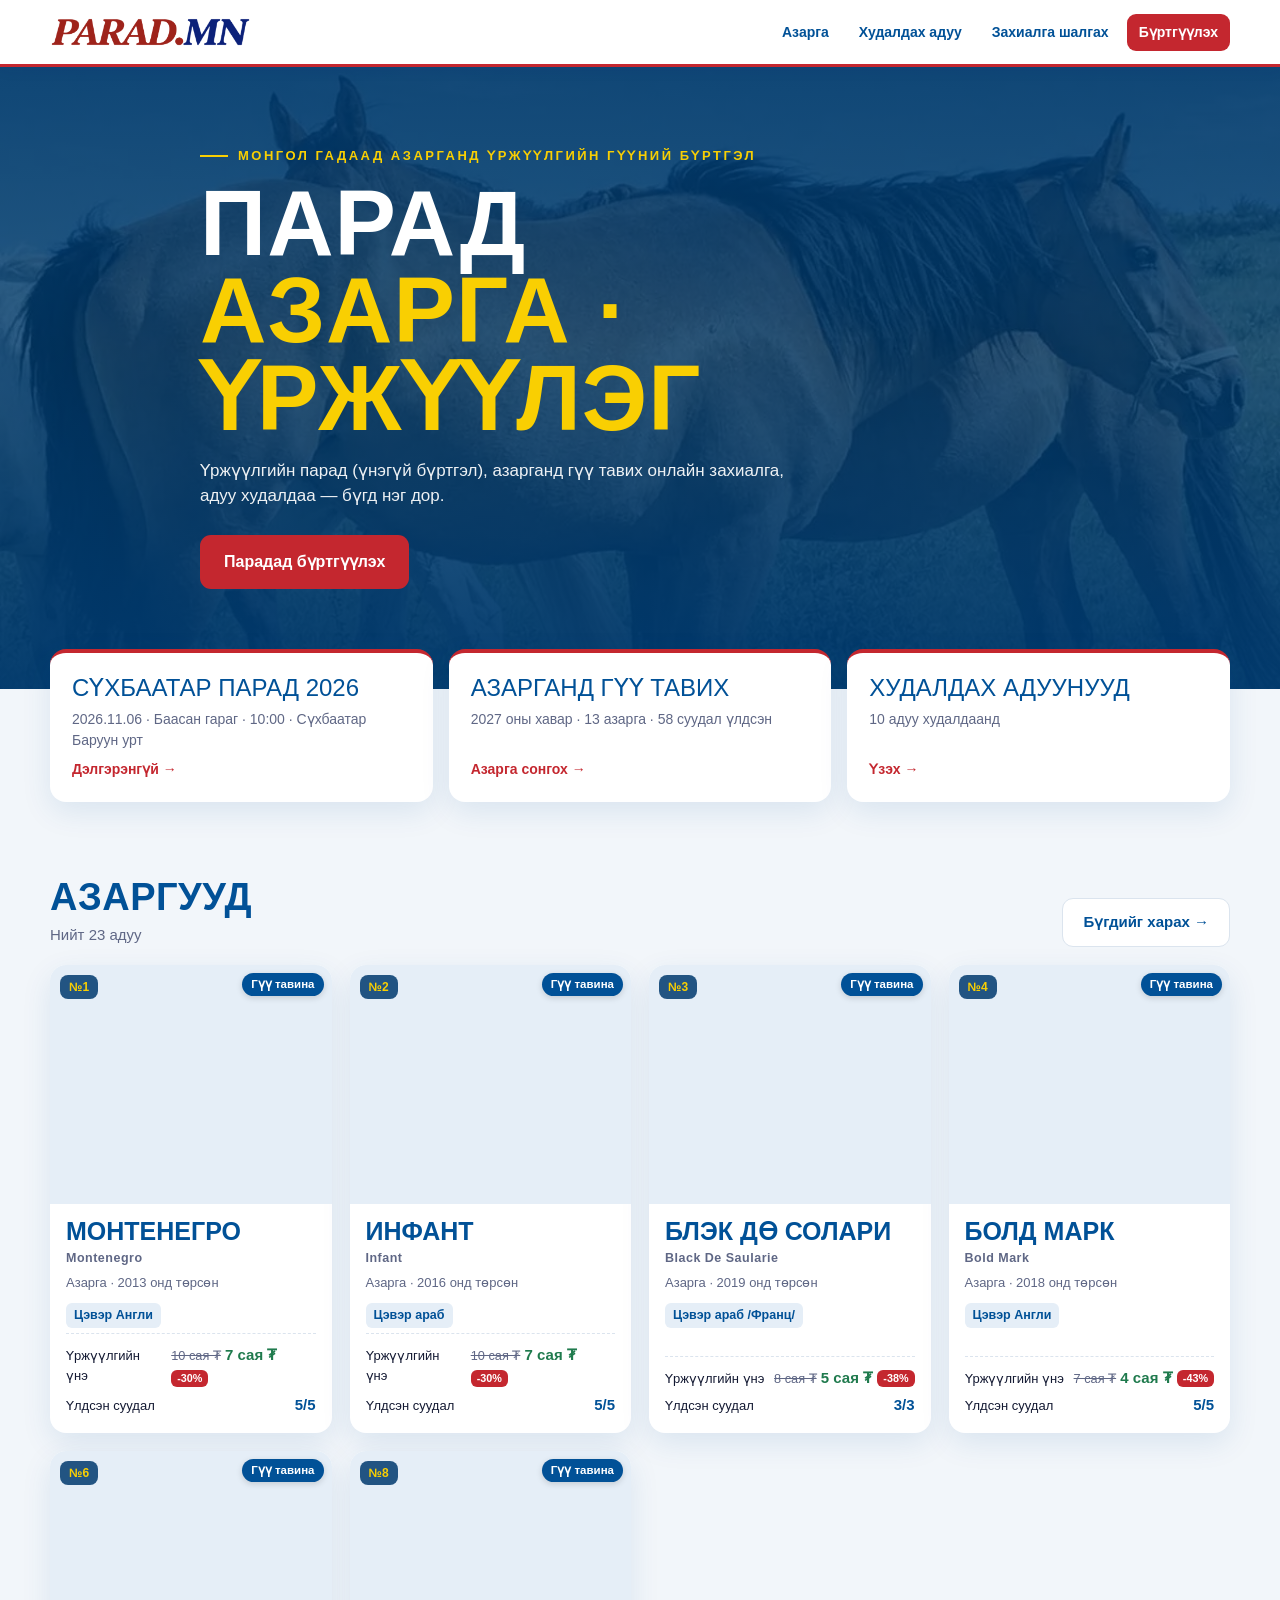
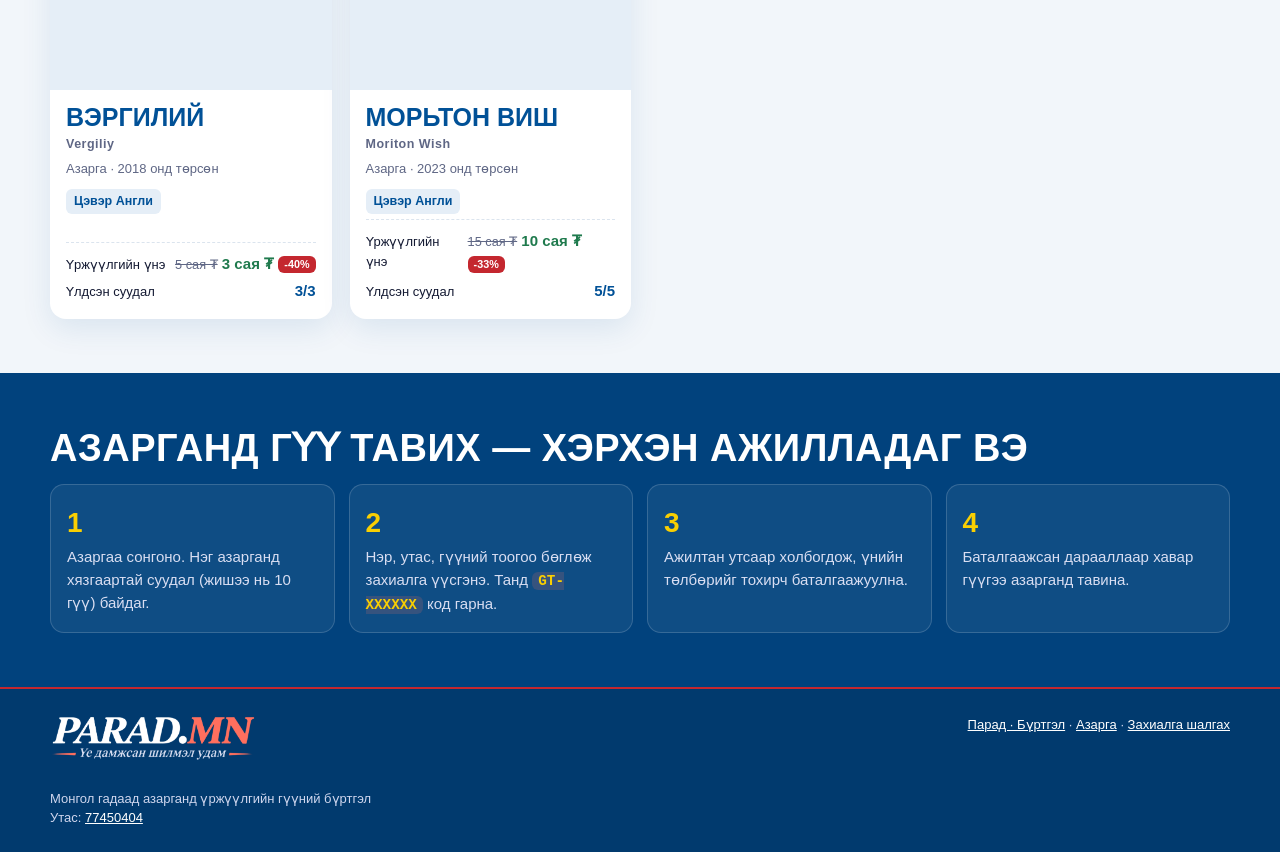
==== index.html @ 738ab76b "Төрсөн оныг шалгах: 2 оронтой бол 20xx, буруу бол ойлгомжтой анхааруулга Co-Authored-By: Claude Opus" ====
<!doctype html>
<html lang="mn">
<head>
<meta charset="utf-8">
<meta name="viewport" content="width=device-width, initial-scale=1, viewport-fit=cover">
<title>Parad.mn — Үе дамжсан шилмэл удам · Азарганд гүү тавих · Худалдах адуунууд</title>
<meta name="description" content="Монгол гадаад азарганд үржүүлгийн гүүний бүртгэл: үржүүлгийн парад (үнэгүй бүртгэл), азарганд гүү тавих онлайн захиалга, азарга зарах, дуудлага худалдаа.">
<meta property="og:title" content="Parad.mn — Үе дамжсан шилмэл удам">
<meta property="og:description" content="Парад, азарганд гүү тавих, азарга зарах — нэг дор.">
<meta property="og:image" content="img/hero.jpg">
<meta name="theme-color" content="#ffffff">
<link rel="preconnect" href="https://fonts.googleapis.com">
<link rel="preconnect" href="https://fonts.gstatic.com" crossorigin>
<link href="https://fonts.googleapis.com/css2?family=Montserrat:wght@400;500;600;700;800&family=Oswald:wght@500;600;700&display=swap" rel="stylesheet" media="print" onload="this.media=\'all\'"><noscript><link href="https://fonts.googleapis.com/css2?family=Montserrat:wght@400;500;600;700;800&family=Oswald:wght@500;600;700&display=swap" rel="stylesheet"></noscript>
<link rel="stylesheet" href="css/style.css?v=2611061230">
<link rel="stylesheet" href="css/pm.css?v=2611061230">
<link rel="modulepreload" href="js/app.js?v=2611061230">
<link rel="modulepreload" href="js/config.js?v=2611061230">
<link rel="modulepreload" href="js/vendor/qrcode.mjs?v=2611061230">
<link rel="modulepreload" href="js/pm-ui.js?v=2611061230">
<link rel="preconnect" href="https://mfghbmsqdksbxpnbvmbs.supabase.co" crossorigin>
<link rel="icon" href="favicon.png" type="image/png">
<link rel="apple-touch-icon" href="apple-touch-icon.png">
</head>
<body>
<header class="site-header" id="site-header"></header>
<main>
  <section class="home-hero">
    <div class="container">
      <div class="eyebrow">Монгол гадаад азарганд үржүүлгийн гүүний бүртгэл</div>
      <h1>Парад<br><span>Азарга · Үржүүлэг</span></h1>
      <p class="lead">Үржүүлгийн парад (үнэгүй бүртгэл), азарганд гүү тавих онлайн захиалга, адуу худалдаа — бүгд нэг дор.</p>
      <div class="actions">
        <a class="btn btn-accent btn-lg" href="register.html" id="hero-parade">Парадын мэдээлэл</a>
      </div>
      <div class="countdown" id="countdown"></div>
    </div>
  </section>

  <section class="section" style="padding-top:0">
    <div class="container">
      <div class="tiles" id="tiles"></div>
    </div>
  </section>

  <section class="section" style="padding-top:20px" id="featured-sec">
    <div class="container">
      <div class="sec-head"><div><h2>Азаргууд</h2><p class="sub" id="feat-sub"></p></div><a class="btn btn-light" href="stallions.html">Бүгдийг харах →</a></div>
      <div class="hgrid" id="featured"><div class="empty-box">Ачаалж байна…</div></div>
    </div>
  </section>

  <section class="section dark">
    <div class="container">
      <h2 style="color:#fff">Азарганд гүү тавих — хэрхэн ажилладаг вэ</h2>
      <div class="steps4">
        <div><b>1</b>Азаргаа сонгоно. Нэг азарганд хязгаартай суудал (жишээ нь 10 гүү) байдаг.</div>
        <div><b>2</b>Нэр, утас, гүүний тоогоо бөглөж захиалга үүсгэнэ. Танд <span class="code">GT-XXXXXX</span> код гарна.</div>
        <div><b>3</b>Ажилтан утсаар холбогдож, үнийн төлбөрийг тохирч баталгаажуулна.</div>
        <div><b>4</b>Баталгаажсан дарааллаар хавар гүүгээ азарганд тавина.</div>
      </div>
    </div>
  </section>

</main>
<footer class="site-footer" id="site-footer"></footer>

<script type="module">
import { api, apiCached, esc, money, fmtDay, fmtTime, fmtWeekday, startCountdown, renderChrome, store, auctionState, studState } from './js/app.js?v=2611061230';
import { hcard } from './js/pm-ui.js?v=2611061230';
const $ = id => document.getElementById(id);

let cdStarted = false;
function show({ horses, site, event }, stale) {
  renderChrome({ ...event, contact_phone: site.phone });
  const ev = event.event_public;
  const parade = ev
    ? { t: event.event_name, p: `${fmtDay(event.event_at)} · ${fmtWeekday(event.event_at)} · ${fmtTime(event.event_at)} · ${event.location}`, g: 'Дэлгэрэнгүй →' }
    : { t: 'Парад', p: 'Дараагийн парадын огноо, байршил удахгүй зарлагдана.', g: 'Мэдээлэл →' };
  const studH = horses.filter(h => h.stud_enabled && h.stud_active);
  const seats = studH.reduce((a, h) => a + studState(h).left, 0);
  const saleH = horses.filter(h => h.sale_mode !== 'none' && h.sale_status !== 'sold');
  const live = horses.filter(h => auctionState(h) === 'open').length;
  $('tiles').innerHTML = `
    <a class="tile" href="register.html"><div class="tt">${esc(parade.t)}</div><div class="tp">${esc(parade.p)}</div><div class="go">${parade.g}</div></a>
    <a class="tile" href="stallions.html"><div class="tt">Азарганд гүү тавих</div><div class="tp">${esc(site.season)} · ${studH.length} азарга · ${seats} суудал үлдсэн</div><div class="go">Азарга сонгох →</div></a>
    <a class="tile" href="stallions.html?f=sale"><div class="tt">Худалдах адуунууд</div><div class="tp">${saleH.length} адуу худалдаанд</div><div class="go">Үзэх →</div></a>`;
  if (ev) {
    $('hero-parade').textContent = event.sales_open ? 'Парадад бүртгүүлэх' : 'Парадын мэдээлэл';
    if (!stale && !cdStarted && new Date(event.event_at) > new Date()) { cdStarted = true; startCountdown($('countdown'), event.event_at, event.now); }
  }
  const feat = [...horses].sort((a, b) => (auctionState(b) === 'open') - (auctionState(a) === 'open') || a.sort - b.sort).slice(0, 6);
  $('feat-sub').textContent = `Нийт ${horses.length} адуу`;
  $('featured').innerHTML = feat.length ? feat.map(hcard).join('') : '<div class="empty-box">Одоогоор адуу бүртгэгдээгүй байна.</div>';
}
try {
  await apiCached('horses', {}, show);
} catch (e) {
  renderChrome({});
  $('tiles').innerHTML = '';
  $('featured').innerHTML = `<div class="empty-box">${esc(e.message)}</div>`;
}
</script>
</body>
</html>
---- css/style.css ----
/* Parad.mn 2026 — тасалбарын сайт. Брэнд: логоны цэнхэр (#015197) + улаан (#c4272f) */
:root {
  --navy: #015197;
  --navy-d: #01427d;
  --navy-dd: #013a6e;
  --navy-l: #e5eef7;
  --accent: #c4272f;
  --accent-hi: #f9cf02;
  --accent-d: #a01f26;
  --accent-bg: #fbe9ea;
  --cream: #f2f6fa;
  --paper: #ffffff;
  --ink: #141a33;
  --muted: #5f6785;
  --line: #dbe4ee;
  --red: #b23a3a;
  --red-l: #f8e4e4;
  --ok: #1f7a4d;
  --ok-l: #e1f2e8;
  --amber-l: #fdf1dd;
  --radius: 16px;
  --shadow: 0 10px 30px rgba(1, 81, 151, .10);
  --font: 'Montserrat', 'Segoe UI', Roboto, Arial, sans-serif;
  --display: 'Oswald', 'Montserrat', 'Arial Narrow', sans-serif;
  --logo: url('../img/parad-mark.png');
}
* { box-sizing: border-box; }
html { -webkit-text-size-adjust: 100%; scroll-behavior: smooth; }
body { margin: 0; font-family: var(--font); color: var(--ink); background: var(--cream); line-height: 1.5; font-size: 15px;
  min-height: 100vh; display: flex; flex-direction: column; }
main { flex: 1; }
a { color: var(--navy); }
img { max-width: 100%; display: block; }
button, input, select, textarea { font: inherit; color: inherit; }
h1, h2, h3, h4 { line-height: 1.15; margin: 0 0 .5em; }
.container { width: min(1180px, 100% - 32px); margin: 0 auto; }
.muted { color: var(--muted); }
.small { font-size: 12.5px; }
.mono { font-family: ui-monospace, Consolas, monospace; }
.hidden { display: none !important; }
.ico { width: 18px; height: 18px; flex: none; }

/* ---------- толгой ---------- */
.site-header { background: #fff; border-bottom: 3px solid var(--accent); box-shadow: 0 2px 14px rgba(12,33,121,.08); position: sticky; top: 0; z-index: 50; }
.site-header .container { display: flex; align-items: center; justify-content: space-between; height: 64px; gap: 12px; }
.brand { display: flex; align-items: center; gap: 10px; color: var(--navy); text-decoration: none; min-width: 0; }
.brand img { height: 30px; width: auto; max-width: none; flex: none; }
.brand b { display: block; color: var(--accent-hi); font-weight: 800; font-size: 18px; letter-spacing: 1.5px; line-height: 1.1; }
.brand small { display: block; color: var(--muted); font-size: 12px; font-weight: 600; white-space: nowrap; }
.nav { display: flex; gap: 6px; align-items: center; }
.nav a { color: var(--navy); text-decoration: none; padding: 8px 12px; border-radius: 9px; font-weight: 600; font-size: 14px; white-space: nowrap; }
.nav a:hover { background: var(--navy-l); }
.site-header .btn-ghost { color: var(--navy); border-color: rgba(12,33,121,.3); }
.site-header .btn-ghost:hover { background: var(--navy-l); }
.nav a.cta { background: var(--accent); color: #fff; font-weight: 700; }
.nav a.cta:hover { background: var(--accent-d); }
@media (max-width: 560px) {
  .brand small { font-size: 10px; }
  .brand b { font-size: 16px; letter-spacing: 1px; }
  .brand img { height: 24px; }
  .nav a { padding: 8px 9px; font-size: 13px; }
  .nav a.hide-sm { display: none; }
}
/* Утасны нарийн дэлгэц: лого + цэс давхцахгүй — брэндийн бичгийг нууж, зөвхөн тэмдэг үлдээнэ */
@media (max-width: 440px) {
  .site-header .container { gap: 10px; }
  .brand small { display: none; }
  .brand img { height: 21px; }
  .nav { gap: 2px; }
  .nav a { padding: 8px 8px; }
}
@media (max-width: 440px) {
  .brand { flex: 0 1 112px; min-width: 72px; }
  .brand img { width: 100%; height: auto; }
  .nav { gap: 0; flex: none; }
  .nav a { padding: 7px 6px; font-size: 12px; }
}
@media (max-width: 340px) {
  .brand { flex-basis: 92px; min-width: 60px; }
  .nav a { padding: 6px 4px; font-size: 11px; }
}

/* ---------- товч ---------- */
.btn { display: inline-flex; align-items: center; justify-content: center; gap: 8px; border: none; cursor: pointer; border-radius: 11px;
  padding: 12px 20px; font-weight: 700; font-size: 15px; text-decoration: none; transition: background .15s, transform .1s; white-space: nowrap; }
.btn:active { transform: translateY(1px); }
.btn-accent { background: var(--accent); color: #fff; }
.btn-accent:hover { background: var(--accent-d); }
.btn-navy { background: var(--navy); color: #fff; }
.btn-navy:hover { background: var(--navy-d); }
.btn-light { background: #fff; color: var(--navy); border: 1px solid var(--line); }
.btn-light:hover { background: var(--navy-l); }
.btn-ghost { background: transparent; color: #fff; border: 1.5px solid rgba(255,255,255,.4); }
.btn-ghost:hover { background: rgba(255,255,255,.08); }
.btn-danger { background: var(--red); color: #fff; }
.btn-ok { background: var(--ok); color: #fff; }
.btn-sm { padding: 7px 12px; font-size: 13px; border-radius: 8px; }
.btn-lg { padding: 15px 24px; font-size: 16px; }
.btn-block { width: 100%; }
.btn[disabled] { opacity: .5; cursor: not-allowed; }

/* ---------- hero ---------- */
.hero { position: relative; color: #fff; background: var(--navy-dd); overflow: hidden; }
.hero::before { content: ""; position: absolute; inset: 0; background: url('../img/hero.webp') right 30% / cover no-repeat; }
.hero::after { content: ""; position: absolute; inset: 0;
  background: linear-gradient(90deg, var(--navy-dd) 0%, rgba(1,58,110,.94) 34%, rgba(1,58,110,.55) 62%, rgba(1,58,110,.25) 100%),
              linear-gradient(0deg, rgba(1,58,110,.85) 0%, rgba(1,58,110,0) 40%); }
.hero .container { position: relative; z-index: 1; display: grid; grid-template-columns: 1fr 380px; gap: 40px; align-items: center; padding: 56px 0 60px; }
.eyebrow { display: inline-flex; align-items: center; gap: 10px; color: var(--accent-hi); font-weight: 700; letter-spacing: 2.5px; font-size: 13px; text-transform: uppercase; }
.eyebrow::before { content: ""; width: 28px; height: 2px; background: var(--accent-hi); }
.hero h1 { font-family: var(--display); font-weight: 700; font-size: clamp(44px, 7vw, 86px); line-height: .95; letter-spacing: 1px; margin: 14px 0 16px; text-transform: uppercase; }
.hero h1 span { display: block; color: var(--accent-hi); font-size: .5em; letter-spacing: 6px; margin-bottom: 6px; }
.hero .lead { font-size: 16.5px; max-width: 560px; opacity: .92; margin: 0 0 22px; }
.facts { display: flex; flex-wrap: wrap; gap: 10px 22px; margin-bottom: 28px; font-weight: 600; font-size: 14.5px; }
.facts span { display: inline-flex; align-items: center; gap: 8px; }
.facts .ico { color: var(--accent-hi); }
.facts a { color: #fff; text-decoration: none; }

/* тоолуур */
.countdown { display: flex; gap: 10px; flex-wrap: wrap; align-items: stretch; }
.countdown .label { width: 100%; font-size: 12px; letter-spacing: 2px; text-transform: uppercase; color: var(--accent-hi); font-weight: 700; margin-bottom: 2px; }
.cd-box { background: rgba(255,255,255,.07); border: 1px solid rgba(255,255,255,.28); border-radius: 14px; min-width: 84px; padding: 10px 8px 8px; text-align: center; backdrop-filter: blur(4px); }
.cd-box b { display: block; font-family: var(--display); font-size: 44px; line-height: 1; font-weight: 600; color: #fff; font-variant-numeric: tabular-nums; }
.cd-box small { display: block; font-size: 11.5px; color: #d4dbf1; margin-top: 4px; font-weight: 600; letter-spacing: .5px; }
.cd-live { font-family: var(--display); font-size: 30px; color: var(--accent-hi); letter-spacing: 1px; }

/* тасалбар авах карт */
.buy-card { background: #fff; color: var(--ink); border-radius: 20px; box-shadow: 0 24px 60px rgba(0,0,0,.35); overflow: hidden; }
.buy-card .top { background: var(--accent); color: #fff; padding: 16px 20px; display: flex; justify-content: space-between; align-items: center; gap: 10px; }
.buy-card .top b { font-family: var(--display); font-size: 20px; letter-spacing: 1px; text-transform: uppercase; }
.buy-card .top span { font-size: 12px; font-weight: 700; background: rgba(255,255,255,.2); padding: 4px 9px; border-radius: 99px; white-space: nowrap; }
.buy-card .body { padding: 18px 20px 20px; }
.price { font-family: var(--display); font-size: 40px; font-weight: 700; color: var(--navy); line-height: 1; }
.price small { font-family: var(--font); font-size: 13px; color: var(--muted); font-weight: 500; margin-left: 6px; }
.incl { list-style: none; padding: 0; margin: 14px 0; display: grid; gap: 7px; font-size: 14px; }
.incl li { display: flex; gap: 9px; align-items: flex-start; }
.incl .ico { color: var(--accent); margin-top: 1px; }
.meter { margin: 14px 0 16px; }
.meter .bar { height: 8px; border-radius: 99px; background: #e3e7f3; overflow: hidden; }
.meter .bar i { display: block; height: 100%; background: linear-gradient(90deg, var(--navy), var(--accent)); border-radius: 99px; transition: width .6s; }
.meter .lbl { display: flex; justify-content: space-between; font-size: 12.5px; color: var(--muted); margin-top: 6px; }
.meter .lbl b { color: var(--ink); }
.qty-row { display: flex; align-items: center; justify-content: space-between; gap: 12px; margin-bottom: 14px; }
.stepper { display: inline-flex; align-items: center; border: 1.5px solid var(--line); border-radius: 12px; overflow: hidden; }
.stepper button { width: 42px; height: 42px; border: none; background: #fff; font-size: 22px; font-weight: 600; color: var(--navy); cursor: pointer; }
.stepper button:hover { background: var(--navy-l); }
.stepper button[disabled] { color: #bbb; cursor: default; background: #fff; }
.stepper output { min-width: 46px; text-align: center; font-weight: 800; font-size: 18px; }
.total-row { display: flex; justify-content: space-between; align-items: baseline; border-top: 1px dashed var(--line); padding-top: 12px; margin-bottom: 14px; }
.total-row b { font-size: 22px; color: var(--navy); }
.soldout { background: var(--red-l); color: var(--red); border-radius: 12px; padding: 12px 14px; font-weight: 700; text-align: center; }

@media (max-width: 900px) {
  .hero .container { grid-template-columns: 1fr; gap: 28px; padding: 36px 0 28px; }
  .hero::before { background-position: 70% center; }
  .hero::after { background: linear-gradient(180deg, rgba(1,58,110,.55) 0%, rgba(1,58,110,.9) 45%, var(--navy-dd) 75%); }
  .cd-box { min-width: 0; flex: 1; }
  .cd-box b { font-size: 36px; }
}

/* ---------- хэсгүүд ---------- */
.section { padding: 54px 0; }
.section h2 { font-family: var(--display); font-size: clamp(28px, 4vw, 38px); text-transform: uppercase; letter-spacing: .5px; color: var(--navy); margin-bottom: 6px; }
.section .sub { color: var(--muted); margin: 0 0 26px; max-width: 640px; }
.section.dark { background: var(--navy-d); color: #fff; }
.section.dark h2 { color: #fff; }
.section.dark .sub { color: #cfd6ee; }

/* тасалбарт багтсан — тасалбарын хэрчим */
.stubs { display: grid; grid-template-columns: 1.4fr 1fr 1fr; gap: 0; background: #fff; border-radius: var(--radius); box-shadow: var(--shadow); overflow: hidden; }
.stub { padding: 24px 22px; position: relative; }
.stub + .stub { border-left: 2px dashed var(--line); }
.stub + .stub::before, .stub + .stub::after { content: ""; position: absolute; left: -11px; width: 20px; height: 20px; border-radius: 50%; background: var(--cream); }
.stub + .stub::before { top: -10px; } .stub + .stub::after { bottom: -10px; }
.stub .ic { width: 48px; height: 48px; border-radius: 14px; background: var(--accent-bg); color: var(--accent); display: grid; place-items: center; margin-bottom: 12px; }
.stub .ic svg { width: 26px; height: 26px; }
.stub h3 { font-family: var(--display); font-size: 22px; text-transform: uppercase; color: var(--navy); letter-spacing: .5px; margin-bottom: 6px; }
.stub p { margin: 0; color: var(--muted); font-size: 14px; }
.stub ul { margin: 8px 0 0; padding-left: 18px; font-size: 14px; }
.stub ul li { margin: 3px 0; }
.stub ul b { color: var(--navy); }
@media (max-width: 760px) {
  .stubs { grid-template-columns: 1fr; }
  .stub + .stub { border-left: none; border-top: 2px dashed var(--line); }
  .stub + .stub::before { top: -11px; left: -10px; } .stub + .stub::after { top: -11px; bottom: auto; left: auto; right: -10px; }
}

/* алхмууд */
.steps { display: grid; grid-template-columns: repeat(4, 1fr); gap: 16px; counter-reset: st; }
.step { background: rgba(255,255,255,.05); border: 1px solid rgba(255,255,255,.14); border-radius: var(--radius); padding: 20px; }
.step::before { counter-increment: st; content: counter(st); font-family: var(--display); font-size: 34px; color: var(--accent-hi); display: block; line-height: 1; margin-bottom: 10px; }
.step b { display: block; margin-bottom: 4px; font-size: 15.5px; }
.step span { font-size: 13.5px; color: #cfd6ee; }
@media (max-width: 900px) { .steps { grid-template-columns: 1fr 1fr; } }
@media (max-width: 480px) { .steps { grid-template-columns: 1fr; } }

/* азарганууд */
.horses { display: grid; grid-template-columns: repeat(6, 1fr); gap: 12px; }
.horse { border-radius: 14px; overflow: hidden; background: #ddd; position: relative; aspect-ratio: 3 / 4; }
.horse img { width: 100%; height: 100%; object-fit: cover; object-position: 50% 40%; transition: transform .5s; }
.horse:hover img { transform: scale(1.05); }
.horse span { position: absolute; left: 0; right: 0; bottom: 0; padding: 26px 10px 10px; color: #fff; font-weight: 700; font-size: 13.5px;
  background: linear-gradient(0deg, rgba(1,58,110,.9), transparent); }
@media (max-width: 900px) { .horses { grid-template-columns: repeat(6, 42%); overflow-x: auto; scroll-snap-type: x mandatory; padding-bottom: 6px; } .horse { scroll-snap-align: start; } }

/* мэдээлэл + FAQ */
.info-grid { display: grid; grid-template-columns: 1fr 1fr; gap: 20px; }
@media (max-width: 760px) { .info-grid { grid-template-columns: 1fr; } }
.panel { background: #fff; border-radius: var(--radius); box-shadow: var(--shadow); padding: 22px; }
.kv { display: grid; grid-template-columns: auto 1fr; gap: 12px 14px; align-items: center; }
.kv .ic { width: 40px; height: 40px; border-radius: 12px; background: var(--navy-l); color: var(--navy); display: grid; place-items: center; }
.kv small { display: block; color: var(--muted); font-size: 12px; }
.kv b { font-size: 15px; }
details.faq { border-bottom: 1px solid var(--line); padding: 12px 0; }
details.faq:last-child { border-bottom: none; }
details.faq summary { cursor: pointer; font-weight: 700; list-style: none; display: flex; justify-content: space-between; gap: 10px; }
details.faq summary::after { content: "+"; color: var(--accent); font-size: 20px; line-height: 1; }
details.faq[open] summary::after { content: "−"; }
details.faq p { margin: 8px 0 0; color: var(--muted); font-size: 14px; }

/* утасны доод самбар */
.mbar { position: fixed; left: 0; right: 0; bottom: 0; z-index: 40; background: var(--navy-d); border-top: 2px solid var(--accent); padding: 10px 16px calc(10px + env(safe-area-inset-bottom));
  display: none; align-items: center; justify-content: space-between; gap: 12px; color: #fff; transform: translateY(110%); transition: transform .25s; }
.mbar.show { transform: none; }
.mbar b { font-family: var(--display); font-size: 22px; color: var(--accent-hi); display: block; line-height: 1.1; }
.mbar small { font-size: 12px; color: #cfd6ee; }
@media (max-width: 900px) { .mbar { display: flex; } body.has-mbar { padding-bottom: 76px; } }

/* ---------- маягт, модаль ---------- */
.form { display: grid; gap: 12px; }
label { display: block; font-size: 13px; font-weight: 600; margin-bottom: 5px; }
label .req { color: var(--red); }
.input { width: 100%; border: 1.5px solid #cdd3e6; border-radius: 11px; padding: 11px 13px; background: #fff; font-size: 15px; }
.input:focus { outline: none; border-color: var(--navy); box-shadow: 0 0 0 3px rgba(12,33,121,.16); }
textarea.input { min-height: 80px; resize: vertical; }
.row2 { display: grid; grid-template-columns: 1fr 1fr; gap: 12px; }
@media (max-width: 420px) { .row2 { grid-template-columns: 1fr; } }
.hint { font-size: 12px; color: var(--muted); margin-top: 4px; }
.hp { position: absolute; left: -9999px; width: 1px; height: 1px; overflow: hidden; }
.alert { border-radius: 11px; padding: 12px 14px; font-size: 14px; }
.alert.error { background: var(--red-l); color: var(--red); }
.alert.ok { background: var(--ok-l); color: var(--ok); }
.alert.warn { background: var(--amber-l); color: #6e4a08; }
.alert.info { background: var(--navy-l); color: var(--navy-d); }

.modal-bg { position: fixed; inset: 0; background: rgba(1,40,78,.6); z-index: 90; display: none; align-items: center; justify-content: center; padding: 16px; }
.modal-bg.open { display: flex; }
.modal { background: #fff; border-radius: 20px; width: min(480px, 100%); max-height: calc(100vh - 32px); overflow: auto; box-shadow: 0 30px 80px rgba(0,0,0,.4); }
.modal-head { background: var(--navy-d); color: #fff; padding: 16px 20px; display: flex; justify-content: space-between; align-items: center; border-bottom: 2px solid var(--accent); position: sticky; top: 0; z-index: 1; }
.modal-head b { font-family: var(--display); font-size: 20px; letter-spacing: .5px; text-transform: uppercase; }
.modal-head button { background: none; border: none; color: #fff; font-size: 26px; cursor: pointer; line-height: 1; padding: 0 4px; }
.modal-body { padding: 18px 20px 20px; }
.summary { background: var(--cream); border-radius: 12px; padding: 12px 14px; display: flex; justify-content: space-between; align-items: center; gap: 10px; margin-bottom: 14px; }
.summary b { color: var(--navy); font-size: 18px; }
@media (max-width: 560px) {
  .modal-bg { align-items: flex-end; padding: 0; }
  .modal { border-radius: 20px 20px 0 0; max-height: 94vh; width: 100%; }
}

/* ---------- төлбөрийн хуудас ---------- */
.pay-wrap { max-width: 560px; margin: 28px auto 60px; }
.pay-card { background: #fff; border-radius: 20px; box-shadow: var(--shadow); overflow: hidden; }
.pay-card .head { background: var(--navy-d); color: #fff; padding: 18px 22px; border-bottom: 2px solid var(--accent); }
.pay-card .head small { color: var(--accent-hi); font-weight: 700; letter-spacing: 1.5px; font-size: 12px; text-transform: uppercase; }
.pay-card .head h1 { font-size: 22px; margin: 4px 0 0; }
.pay-card .body { padding: 20px 22px 22px; }
.timer { display: flex; align-items: center; justify-content: space-between; gap: 10px; background: var(--amber-l); color: #6e4a08; border-radius: 12px; padding: 10px 14px; font-weight: 600; font-size: 14px; }
.timer b { font-family: var(--display); font-size: 24px; font-variant-numeric: tabular-nums; }
.qr-box { text-align: center; margin: 18px 0 8px; }
.qr-box img { width: 240px; height: 240px; margin: 0 auto; border: 1px solid var(--line); border-radius: 14px; padding: 8px; image-rendering: pixelated; background: #fff; }
.amount-big { text-align: center; font-family: var(--display); font-size: 34px; color: var(--navy); font-weight: 700; }
.banks { display: grid; grid-template-columns: repeat(auto-fill, minmax(92px, 1fr)); gap: 8px; margin: 12px 0 4px; }
.banks a { display: flex; flex-direction: column; align-items: center; gap: 5px; text-decoration: none; color: var(--ink); font-size: 11.5px; text-align: center;
  border: 1px solid var(--line); border-radius: 12px; padding: 9px 6px; background: #fff; line-height: 1.2; }
.banks a:hover { border-color: var(--accent); background: var(--accent-bg); }
.banks img { width: 40px; height: 40px; border-radius: 10px; object-fit: cover; }
.status-line { display: flex; align-items: center; gap: 10px; justify-content: center; color: var(--muted); font-size: 13.5px; margin: 14px 0 0; }
.spinner { width: 16px; height: 16px; border: 2px solid var(--line); border-top-color: var(--accent); border-radius: 50%; animation: spin 1s linear infinite; }
@keyframes spin { to { transform: rotate(360deg); } }
.order-meta { display: grid; grid-template-columns: auto 1fr; gap: 6px 14px; font-size: 14px; margin-top: 16px; padding-top: 14px; border-top: 1px dashed var(--line); }
.order-meta span { color: var(--muted); }
.success-head { text-align: center; padding: 8px 0 4px; }
.success-head .ok-ic { width: 64px; height: 64px; border-radius: 50%; background: var(--ok-l); color: var(--ok); display: grid; place-items: center; margin: 0 auto 10px; }
.success-head .ok-ic svg { width: 34px; height: 34px; }
.success-head h2 { color: var(--navy); font-size: 22px; margin-bottom: 4px; }
.bank-box { background: var(--cream); border-radius: 12px; padding: 14px; white-space: pre-line; font-size: 14.5px; }

/* мини тасалбарууд */
.mini-list { display: grid; gap: 12px; margin-top: 16px; }
.mini { display: flex; align-items: stretch; background: var(--navy); color: #fff; border-radius: 14px; overflow: hidden; text-decoration: none; }
.mini .l { flex: 1; padding: 14px 16px; position: relative; }
.mini .l small { color: var(--accent-hi); font-size: 11px; letter-spacing: 2px; font-weight: 700; }
.mini .l b { display: block; font-family: var(--display); font-size: 30px; color: var(--accent-hi); letter-spacing: 1px; line-height: 1.1; }
.mini .l span { font-size: 12.5px; opacity: .85; }
.mini .r { width: 112px; background: #fff; display: grid; place-items: center; padding: 8px; border-left: 2px dashed var(--accent); }
.mini .r svg { width: 96px; height: 96px; }

/* том QR тасалбар (төлбөрийн дараа) */
.big-list { display: grid; gap: 16px; margin-top: 16px; }
.big-tk { background: var(--navy); border-radius: 18px; overflow: hidden; color: #fff; }
.big-tk .bt-qr { background: #fff; padding: 14px; border-bottom: 3px dashed var(--accent); }
.big-tk .bt-qr svg { display: block; width: 100%; max-width: 340px; height: auto; margin: 0 auto; }
.big-tk .bt-info { display: flex; flex-wrap: wrap; align-items: center; gap: 4px 12px; padding: 14px 18px 16px; }
.big-tk .bt-info small { width: 100%; color: var(--accent-hi); font-size: 11px; letter-spacing: 2px; font-weight: 700; }
.big-tk .bt-info b { font-family: var(--display); font-size: 36px; color: var(--accent-hi); letter-spacing: 1px; line-height: 1; }
.big-tk .bt-info span { flex: 1; font-size: 14px; opacity: .9; }
.big-tk .bt-info .btn { margin-left: auto; }

/* ---------- цахим тасалбар ---------- */
body.ticket-page { background: radial-gradient(circle at 50% 0%, #1b3396 0%, var(--navy-dd) 60%); }
.eticket { width: min(420px, 100% - 24px); margin: 22px auto 16px; filter: drop-shadow(0 24px 40px rgba(0,0,0,.45)); }
.et-top { background: linear-gradient(160deg, #1b3396, var(--navy-d) 70%); color: #fff; border-radius: 22px 22px 0 0; padding: 22px 22px 18px; position: relative; overflow: hidden; }
.et-top::after { content: ""; position: absolute; right: -40px; top: -40px; width: 180px; height: 180px; background: var(--logo) center / contain no-repeat; opacity: .08; }
.et-brand { display: flex; align-items: center; gap: 10px; }
.et-brand img { height: 26px; width: auto; }
.et-brand b { color: var(--accent-hi); letter-spacing: 1.5px; font-size: 15px; }
.et-brand small { display: block; font-size: 10.5px; color: #d4dbf1; }
.et-title { font-family: var(--display); text-transform: uppercase; margin: 16px 0 4px; line-height: .95; }
.et-title span { display: block; font-size: 18px; letter-spacing: 4px; color: var(--accent-hi); }
.et-title b { display: block; font-size: 52px; font-weight: 700; font-style: italic; letter-spacing: 1px; }
.et-row { display: flex; justify-content: space-between; align-items: flex-end; gap: 10px; margin-top: 10px; }
.et-no small { display: block; font-size: 11px; color: var(--accent-hi); letter-spacing: 2px; font-weight: 700; }
.et-no b { font-family: var(--display); font-size: 40px; color: var(--accent-hi); letter-spacing: 2px; line-height: 1; }
.et-date { text-align: right; font-size: 13px; font-weight: 600; }
.et-date small { display: block; color: #cfd6ee; font-weight: 500; }
.et-mid { background: #fff; padding: 18px 22px 14px; text-align: center; position: relative; }
.et-mid::before, .et-mid::after { content: ""; position: absolute; top: -11px; width: 22px; height: 22px; border-radius: 50%; background: var(--navy-dd); }
.et-mid::before { left: -11px; } .et-mid::after { right: -11px; }
.et-perf { position: absolute; top: 0; left: 18px; right: 18px; border-top: 2px dashed #c3cbe3; }
.et-qr { width: min(300px, 100%); aspect-ratio: 1; height: auto; margin: 4px auto 6px; position: relative; }
.et-qr svg { width: 100%; height: 100%; }
.et-holder { font-weight: 800; font-size: 17px; color: var(--navy); }
.et-code { font-size: 12px; color: var(--muted); }
.et-state { display: inline-block; margin-top: 8px; padding: 6px 12px; border-radius: 99px; font-weight: 800; font-size: 13px; letter-spacing: .3px; }
.et-state.valid { background: var(--ok-l); color: var(--ok); }
.et-state.used { background: var(--amber-l); color: #7a5b12; }
.et-state.void { background: var(--red-l); color: var(--red); }
.et-void { position: absolute; inset: 0; display: grid; place-items: center; }
.et-void span { transform: rotate(-14deg); border: 4px solid var(--red); color: var(--red); font-weight: 900; font-size: 30px; padding: 4px 14px; border-radius: 10px; background: rgba(255,255,255,.88); letter-spacing: 2px; }
.et-stubs { display: grid; grid-template-columns: repeat(3, 1fr); background: var(--accent); border-radius: 0 0 22px 22px; position: relative; }
.et-stubs::before { content: ""; position: absolute; top: 0; left: 0; right: 0; border-top: 2px dashed rgba(255,255,255,.4); }
.et-stub { padding: 12px 6px 14px; text-align: center; color: #fff; }
.et-stub + .et-stub { border-left: 2px dashed rgba(255,255,255,.35); }
.et-stub b { display: block; font-family: var(--display); font-size: 15px; letter-spacing: 1px; text-transform: uppercase; }
.et-stub small { display: block; font-size: 11px; font-weight: 700; margin-top: 2px; }
.et-stub.used { background: rgba(1,58,110,.4); }
.et-stub.used small { color: rgba(255,255,255,.7); }
.et-actions { width: min(420px, 100% - 24px); margin: 0 auto 30px; display: grid; gap: 10px; color: #fff; text-align: center; }
.et-actions .tip { font-size: 12.5px; color: #cfd6ee; }
.et-cd { display: flex; justify-content: center; gap: 8px; margin: 4px 0; }
.et-cd .cd-box { min-width: 70px; padding: 8px 6px 6px; }
.et-cd .cd-box b { font-size: 30px; }

/* ---------- хөл ---------- */
.site-footer { background: var(--navy-dd); color: #cfd6ee; padding: 26px 0; font-size: 13px; border-top: 2px solid var(--accent); }
.site-footer .container { display: flex; justify-content: space-between; gap: 16px; flex-wrap: wrap; }
.site-footer b { color: var(--accent-hi); }
.site-footer .foot-logo { height: 46px; width: auto; margin-bottom: 8px; }
.site-footer a { color: #fff; }
body.ticket-page .site-footer { background: transparent; border-top-color: rgba(255,255,255,.18); }

.toast { position: fixed; bottom: 22px; left: 50%; transform: translateX(-50%); background: var(--ink); color: #fff; padding: 11px 16px; border-radius: 11px; font-size: 14px; z-index: 200; display: none; max-width: calc(100% - 32px); }
.toast.show { display: block; }
.cfg-warn { background: #fff3cd; color: #6e4a08; padding: 10px 16px; font-size: 13.5px; text-align: center; }

@media print {
  body, body.ticket-page { background: #fff !important; }
  .site-header, .site-footer, .et-actions, .no-print { display: none !important; }
  .eticket { filter: none; margin: 0 auto; }
  .et-mid::before, .et-mid::after { background: #fff; }
  * { -webkit-print-color-adjust: exact; print-color-adjust: exact; }
}

/* Зөвшөөрлийн checkbox (бүртгэл) */
label.check { display: flex; gap: 10px; align-items: flex-start; font-weight: 500; font-size: 13px; line-height: 1.45; color: var(--ink); cursor: pointer; margin: 0; }
label.check input { width: 20px; height: 20px; flex: none; margin-top: 1px; accent-color: var(--accent); }
---- css/pm.css ----
/* parad.mn — адуу, гүү тавих, зарах хэсгийн нэмэлт загвар (style.css-ийн дээр) */
.nav a.on { background: var(--navy-l); }
.old-price { color: var(--muted); font-weight: 500; font-size: .85em; }
.new-price { color: var(--ok); font-weight: 800; }
.sec-head { display: flex; align-items: end; justify-content: space-between; gap: 16px; flex-wrap: wrap; margin-bottom: 18px; }
.sec-head h2 { margin: 0; }
.sec-head .sub { margin: 4px 0 0; color: var(--muted); }

/* нүүр хуудас */
.home-hero { position: relative; color: #fff; background: var(--navy-dd); overflow: hidden; }
.home-hero::before { content: ""; position: absolute; inset: 0; background: url('../img/hero.webp') center 35% / cover no-repeat; opacity: .55; }
.home-hero::after { content: ""; position: absolute; inset: 0; background: linear-gradient(0deg, rgba(1,58,110,.95) 0%, rgba(1,58,110,.55) 55%, rgba(1,58,110,.8) 100%); }
.home-hero .container { position: relative; z-index: 1; padding: 74px 0 70px; max-width: 880px; }
.home-hero h1 { font-family: var(--display); font-size: clamp(46px, 8vw, 92px); line-height: .95; text-transform: uppercase; letter-spacing: 1px; margin: 14px 0 16px; }
.home-hero h1 span { color: var(--accent-hi); }
.home-hero .lead { font-size: 17px; max-width: 620px; opacity: .93; margin: 0 0 26px; }
.home-hero .actions { display: flex; flex-wrap: wrap; gap: 10px; }
.home-hero .countdown { margin-top: 30px; }
.tiles { display: grid; grid-template-columns: repeat(auto-fit, minmax(260px, 1fr)); gap: 16px; margin-top: -40px; position: relative; z-index: 2; }
.tile { background: #fff; border-radius: var(--radius); box-shadow: var(--shadow); padding: 22px; display: flex; flex-direction: column; gap: 8px; text-decoration: none; color: var(--ink); border-top: 4px solid var(--accent); transition: transform .15s; }
.tile:hover { transform: translateY(-3px); }
.tile .tt { font-family: var(--display); font-size: 24px; text-transform: uppercase; color: var(--navy); line-height: 1.1; }
.tile .tp { color: var(--muted); font-size: 14px; flex: 1; }
.tile .go { font-weight: 800; color: var(--accent); font-size: 14px; }
.steps4 { display: grid; grid-template-columns: repeat(auto-fit, minmax(200px, 1fr)); gap: 14px; margin-top: 14px; }
.steps4 div { background: var(--navy-l); border-radius: 14px; padding: 16px; color: var(--ink, #1b211f); line-height: 1.55; }
.steps4 b { display: block; font-family: var(--display); font-size: 28px; color: var(--accent); }
.steps4 .code { display: inline; font-family: ui-monospace, Consolas, monospace; font-size: .95em; font-weight: 800; color: var(--navy, #0b3a48); background: rgba(158,35,27,.12); padding: 1px 6px; border-radius: 6px; }
/* Бараан хэсэг дээр: тунгалаг бараан карт, цайвар текст */
.section.dark .steps4 div { background: rgba(255,255,255,.06); border: 1px solid rgba(255,255,255,.16); color: #d9def2; }
.section.dark .steps4 b { color: var(--accent-hi); }
.section.dark .steps4 .code { color: var(--accent-hi); background: rgba(255,111,94,.16); }

/* каталог */
.filters-bar { display: flex; gap: 8px; flex-wrap: wrap; margin: 4px 0 20px; align-items: center; }
.chip { border: 1.5px solid var(--line); background: #fff; color: var(--ink); border-radius: 99px; padding: 8px 15px; font-weight: 700; font-size: 13.5px; cursor: pointer; }
.chip.active { background: var(--navy); border-color: var(--navy); color: #fff; }
.filters-bar .input { width: auto; min-width: 180px; padding: 9px 13px; margin-left: auto; }
.hgrid { display: grid; grid-template-columns: repeat(auto-fill, minmax(255px, 1fr)); gap: 18px; }
.hc { background: #fff; border-radius: var(--radius); box-shadow: var(--shadow); overflow: hidden; display: flex; flex-direction: column; text-decoration: none; color: var(--ink); transition: transform .15s; }
.hc:hover { transform: translateY(-3px); }
.hc .ph { position: relative; aspect-ratio: 4 / 3.4; background: var(--navy-l) center / cover no-repeat; }
.hc .ph.empty { display: flex; align-items: center; justify-content: center; color: var(--navy); font-family: var(--display); font-size: 40px; opacity: .5; }
.hc .no { position: absolute; left: 10px; top: 10px; background: rgba(1,58,110,.85); color: var(--accent-hi); border-radius: 8px; padding: 3px 9px; font-weight: 800; font-size: 12px; }
.hc .badges { position: absolute; right: 8px; top: 8px; display: flex; flex-direction: column; gap: 5px; align-items: flex-end; }
.badge { display: inline-block; padding: 3px 9px; border-radius: 99px; font-size: 11.5px; font-weight: 800; background: #fff; color: var(--navy); box-shadow: 0 2px 6px rgba(0,0,0,.15); white-space: nowrap; }
.badge.blue { background: var(--navy); color: #fff; }
.badge.red { background: var(--red); color: #fff; }
.badge.ok { background: var(--ok); color: #fff; }
.badge.grey { background: #8a928d; color: #fff; }
.hc .bd { padding: 14px 16px 16px; display: flex; flex-direction: column; gap: 5px; flex: 1; }
.hc h3 { margin: 0; font-family: var(--display); font-size: 25px; text-transform: uppercase; color: var(--navy); line-height: 1.05; }
.hc .en { color: var(--muted); font-size: 12.5px; font-weight: 600; letter-spacing: .5px; }
.hc .meta { color: var(--muted); font-size: 13px; }
.hc .row { display: flex; justify-content: space-between; align-items: baseline; gap: 8px; margin-top: auto; padding-top: 10px; border-top: 1px dashed var(--line); font-size: 13px; }
.hc .row b { font-size: 15px; color: var(--navy); }
.empty-box { background: #fff; border-radius: var(--radius); padding: 40px; text-align: center; color: var(--muted); box-shadow: var(--shadow); }

/* дэлгэрэнгүй */
.hd { display: grid; grid-template-columns: minmax(0, 1.05fr) minmax(0, 1fr); gap: 34px; align-items: start; }
.gal .big { aspect-ratio: 1 / 1; background: var(--navy-l) center / cover no-repeat; border-radius: var(--radius); box-shadow: var(--shadow); cursor: zoom-in; }
.gal .big.empty { display: flex; align-items: center; justify-content: center; font-family: var(--display); font-size: 70px; color: var(--navy); opacity: .4; cursor: default; }
.thumbs { display: flex; gap: 8px; margin-top: 10px; flex-wrap: wrap; }
.thumbs button { width: 70px; height: 70px; padding: 0; border: 2.5px solid transparent; border-radius: 12px; overflow: hidden; cursor: pointer; background: none; }
.thumbs button.active { border-color: var(--accent); }
.thumbs img { width: 100%; height: 100%; object-fit: cover; }
.hd h1 { font-family: var(--display); font-size: clamp(36px, 5vw, 56px); text-transform: uppercase; color: var(--navy); line-height: 1; margin: 6px 0 4px; }
.facts2 { display: grid; grid-template-columns: 1fr 1fr; gap: 8px; margin: 16px 0; }
.facts2 div { background: #fff; border-radius: 12px; padding: 10px 14px; box-shadow: var(--shadow); }
.facts2 small { display: block; color: var(--muted); font-size: 11.5px; font-weight: 700; text-transform: uppercase; letter-spacing: .4px; }
.facts2 b { font-size: 15px; }
.bcard { background: #fff; border-radius: var(--radius); box-shadow: var(--shadow); overflow: hidden; margin-top: 18px; }
.bcard .top { background: var(--navy); color: #fff; padding: 12px 18px; display: flex; justify-content: space-between; align-items: center; gap: 8px; }
.bcard .top b { font-family: var(--display); font-size: 19px; text-transform: uppercase; letter-spacing: .5px; }
.bcard .top span { color: var(--accent-hi); font-weight: 700; font-size: 13px; }
.bcard .body { padding: 18px; }
.bcard .big-price { font-family: var(--display); font-size: 36px; color: var(--navy); line-height: 1; }
.bcard .big-price small { font-family: var(--font); font-size: 13px; color: var(--muted); font-weight: 600; }
.bar2 { height: 9px; background: #e3e7f3; border-radius: 9px; overflow: hidden; margin: 10px 0 4px; }
.bar2 i { display: block; height: 100%; background: var(--navy); }
.bar2.full i { background: var(--red); }
.lbl2 { display: flex; justify-content: space-between; font-size: 13px; color: var(--muted); }
.lbl2 b { color: var(--ink); }
.terms { margin: 14px 0 0; padding-left: 18px; color: var(--muted); font-size: 13px; }
.terms li { margin-bottom: 4px; }
.qlist { width: 100%; border-collapse: collapse; font-size: 13.5px; margin-top: 8px; }
.qlist td, .qlist th { padding: 7px 8px; border-bottom: 1px solid var(--line); text-align: left; }
.qlist th { font-size: 11.5px; text-transform: uppercase; color: var(--muted); }
.bids { list-style: none; margin: 10px 0 0; padding: 0; }
.bids li { display: flex; justify-content: space-between; gap: 10px; padding: 8px 0; border-bottom: 1px solid var(--line); font-size: 14px; }
.bids li:first-child b { color: var(--ok); }
.bids small { color: var(--muted); }
.timer-big { font-family: var(--display); font-size: 30px; color: var(--red); letter-spacing: 1px; }
.tabs2 { display: flex; gap: 6px; margin-bottom: 14px; }
.tabs2 button { flex: 1; border: 1.5px solid var(--line); background: #fff; border-radius: 10px; padding: 9px 6px; font-weight: 700; cursor: pointer; }
.tabs2 button.active { background: var(--navy); border-color: var(--navy); color: #fff; }
.pre { white-space: pre-wrap; line-height: 1.6; }

/* зургийн томруулалт */
.lightbox { position: fixed; inset: 0; background: rgba(1,40,78,.92); z-index: 120; display: none; align-items: center; justify-content: center; padding: 16px; }
.lightbox.open { display: flex; }
.lightbox img { max-width: 100%; max-height: 100%; border-radius: 10px; }

/* захиалгын төлөв */
.bk-card { max-width: 620px; margin: 28px auto; background: #fff; border-radius: 20px; box-shadow: var(--shadow); overflow: hidden; }
.bk-card .hd2 { background: var(--navy); color: #fff; padding: 20px 24px; }
.bk-card .hd2 h1 { font-family: var(--display); margin: 4px 0 0; font-size: 30px; text-transform: uppercase; }
.bk-card .bd2 { padding: 22px 24px; }
.stat-pill { display: inline-block; padding: 5px 12px; border-radius: 99px; font-weight: 800; font-size: 13px; }
.stat-pill.pending { background: var(--amber-l); color: #7a5b12; }
.stat-pill.confirmed, .stat-pill.done { background: var(--ok-l); color: var(--ok); }
.stat-pill.cancelled, .stat-pill.expired { background: var(--red-l); color: var(--red); }
.codebox { font-family: ui-monospace, Consolas, monospace; font-size: 30px; font-weight: 800; letter-spacing: 3px; color: var(--navy); background: var(--navy-l); border-radius: 12px; padding: 10px 16px; text-align: center; margin: 12px 0; }

@media (max-width: 860px) {
  .hd { grid-template-columns: 1fr; gap: 22px; }
  .home-hero .container { padding: 52px 0 60px; }
  .filters-bar .input { margin-left: 0; width: 100%; }
}
.disc-tag { display: inline-block; background: var(--accent, #c4272f); color: #fff; font-weight: 800; font-size: .72em; line-height: 1; padding: 3px 6px; border-radius: 6px; vertical-align: middle; }
.hc .breed { display: inline-block; align-self: flex-start; width: fit-content; margin-top: 6px; font-size: 12.5px; font-weight: 700; color: var(--navy); background: var(--navy-l); border-radius: 6px; padding: 3px 8px; }
.hc .breed.mn { color: #fff; background: var(--accent); letter-spacing: .3px; }
.tabs2 { display: flex; gap: 8px; flex-wrap: wrap; flex: none; }
.tabs2 .chip { font-size: 15px; padding: 10px 20px; white-space: nowrap; flex: none; }
.tabs2 .chip small { opacity: .7; font-weight: 600; margin-left: 4px; }
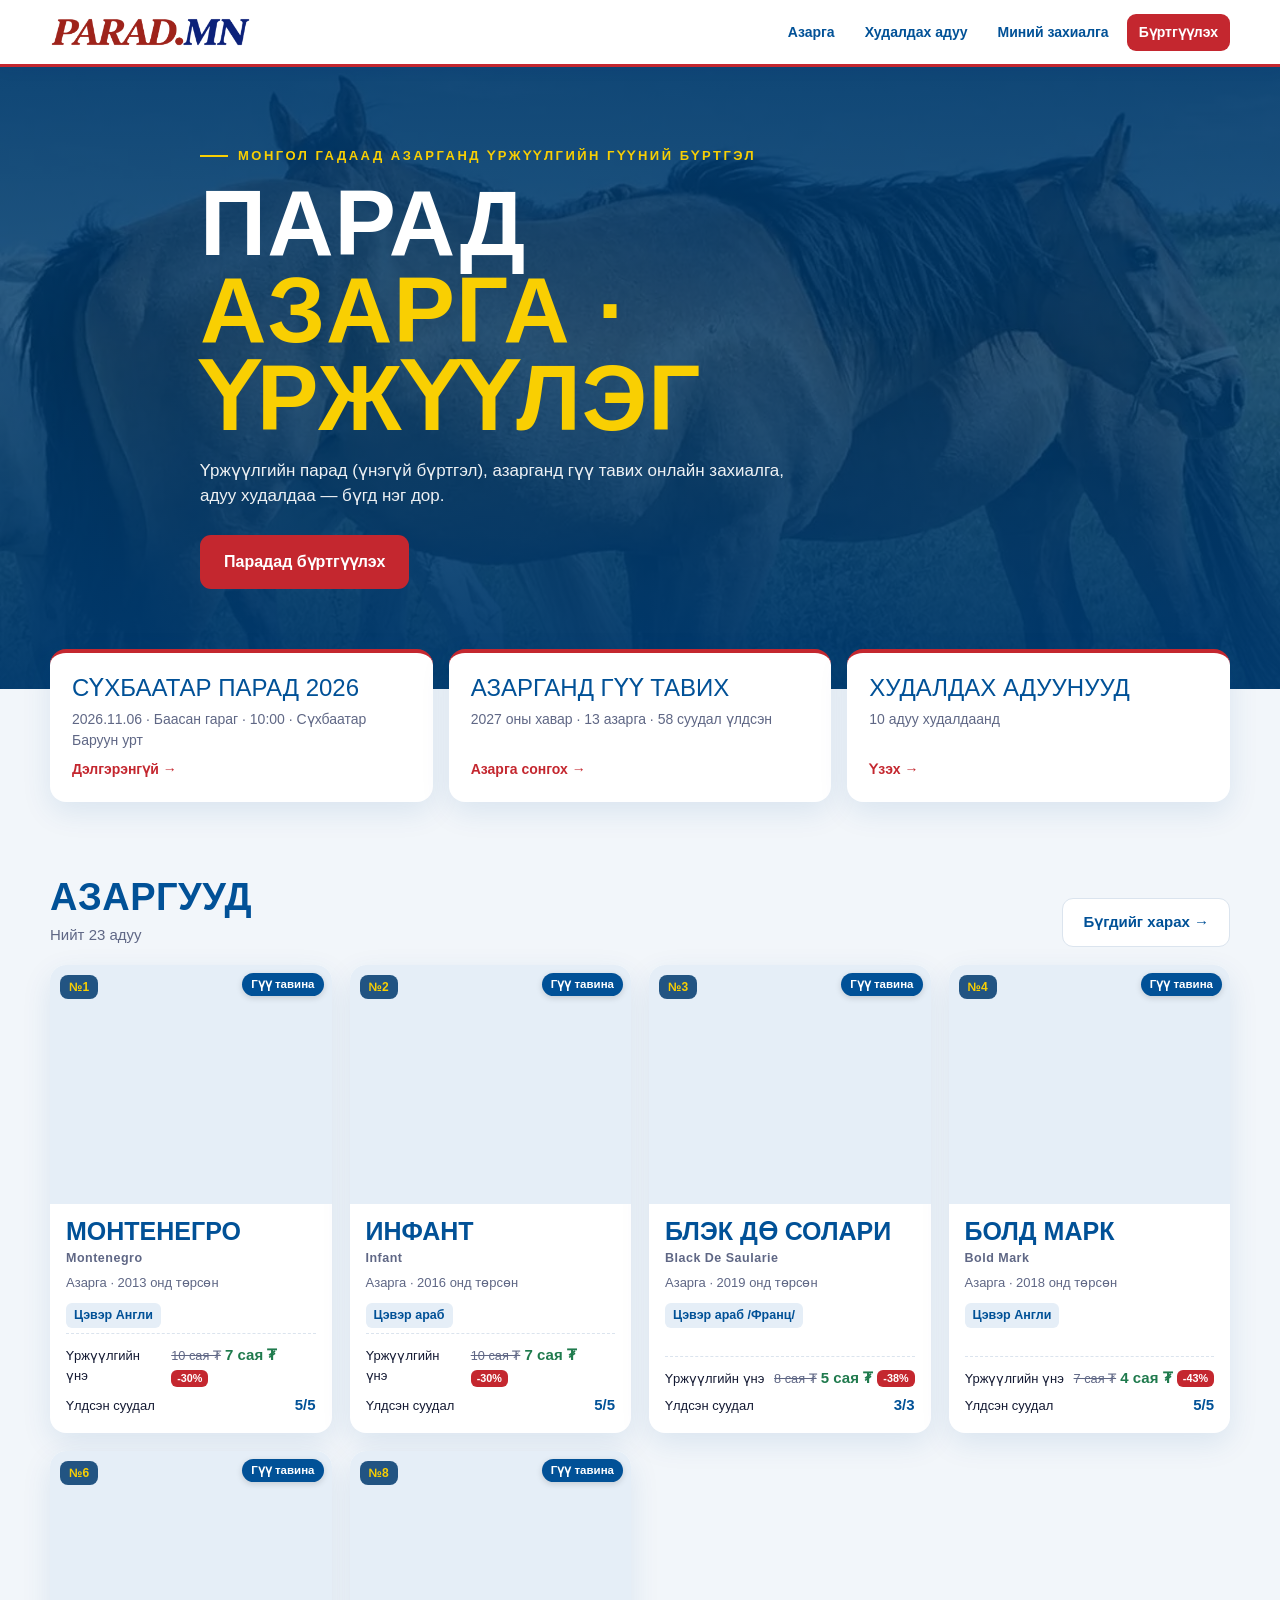
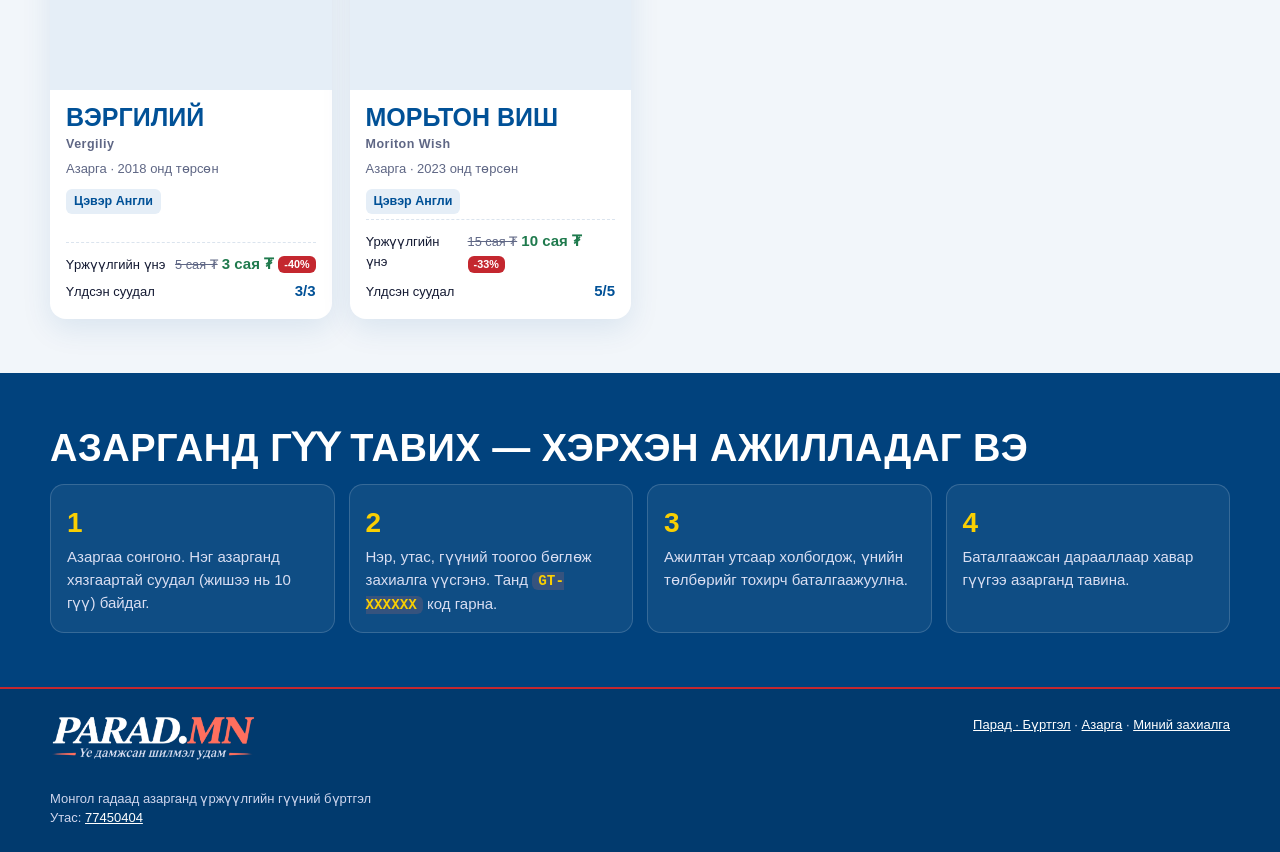
==== commit 8f21a4a7: "«Миний захиалгууд»: энэ төхөөрөмжөөс өгсөн бүх гүү тавих захиалга, тоо, гүү, нийт дүн Co-Authored-By" ====
--- a/index.html
+++ b/index.html
@@ -12,12 +12,12 @@
 <link rel="preconnect" href="https://fonts.googleapis.com">
 <link rel="preconnect" href="https://fonts.gstatic.com" crossorigin>
 <link href="https://fonts.googleapis.com/css2?family=Montserrat:wght@400;500;600;700;800&family=Oswald:wght@500;600;700&display=swap" rel="stylesheet" media="print" onload="this.media=\'all\'"><noscript><link href="https://fonts.googleapis.com/css2?family=Montserrat:wght@400;500;600;700;800&family=Oswald:wght@500;600;700&display=swap" rel="stylesheet"></noscript>
-<link rel="stylesheet" href="css/style.css?v=2611061230">
-<link rel="stylesheet" href="css/pm.css?v=2611061230">
-<link rel="modulepreload" href="js/app.js?v=2611061230">
-<link rel="modulepreload" href="js/config.js?v=2611061230">
-<link rel="modulepreload" href="js/vendor/qrcode.mjs?v=2611061230">
-<link rel="modulepreload" href="js/pm-ui.js?v=2611061230">
+<link rel="stylesheet" href="css/style.css?v=2611061403">
+<link rel="stylesheet" href="css/pm.css?v=2611061403">
+<link rel="modulepreload" href="js/app.js?v=2611061403">
+<link rel="modulepreload" href="js/config.js?v=2611061403">
+<link rel="modulepreload" href="js/vendor/qrcode.mjs?v=2611061403">
+<link rel="modulepreload" href="js/pm-ui.js?v=2611061403">
 <link rel="preconnect" href="https://mfghbmsqdksbxpnbvmbs.supabase.co" crossorigin>
 <link rel="icon" href="favicon.png" type="image/png">
 <link rel="apple-touch-icon" href="apple-touch-icon.png">
@@ -66,8 +66,8 @@
 <footer class="site-footer" id="site-footer"></footer>
 
 <script type="module">
-import { api, apiCached, esc, money, fmtDay, fmtTime, fmtWeekday, startCountdown, renderChrome, store, auctionState, studState } from './js/app.js?v=2611061230';
-import { hcard } from './js/pm-ui.js?v=2611061230';
+import { api, apiCached, esc, money, fmtDay, fmtTime, fmtWeekday, startCountdown, renderChrome, store, auctionState, studState } from './js/app.js?v=2611061403';
+import { hcard } from './js/pm-ui.js?v=2611061403';
 const $ = id => document.getElementById(id);
 
 let cdStarted = false;
--- a/css/pm.css
+++ b/css/pm.css
@@ -123,3 +123,14 @@
 .tabs2 { display: flex; gap: 8px; flex-wrap: wrap; flex: none; }
 .tabs2 .chip { font-size: 15px; padding: 10px 20px; white-space: nowrap; flex: none; }
 .tabs2 .chip small { opacity: .7; font-weight: 600; margin-left: 4px; }
+.mine-sum { display: grid; grid-template-columns: repeat(3, 1fr); gap: 8px; margin-bottom: 14px; }
+.mine-sum > div { background: var(--navy-l); border-radius: 12px; padding: 12px; text-align: center; }
+.mine-sum b { display: block; font-size: 20px; color: var(--navy); }
+.mine-sum span { font-size: 12px; color: var(--muted, #667); }
+.mine-list { display: grid; gap: 8px; }
+.mine-row { display: grid; grid-template-columns: 56px 1fr auto; gap: 12px; align-items: center; padding: 10px; border: 1px solid var(--line); border-radius: 12px; color: inherit; text-decoration: none; }
+.mine-row:hover { border-color: var(--navy); }
+.mine-ph { width: 56px; height: 42px; border-radius: 8px; background: var(--navy-l) center/cover no-repeat; }
+.mine-tx b { display: block; } .mine-tx small, .mine-st small { color: var(--muted, #667); font-size: 12px; }
+.mine-st { text-align: right; display: grid; gap: 4px; justify-items: end; }
+@media (max-width: 480px) { .mine-row { grid-template-columns: 48px 1fr; } .mine-st { grid-column: 2; justify-items: start; text-align: left; } .mine-sum b { font-size: 16px; } }
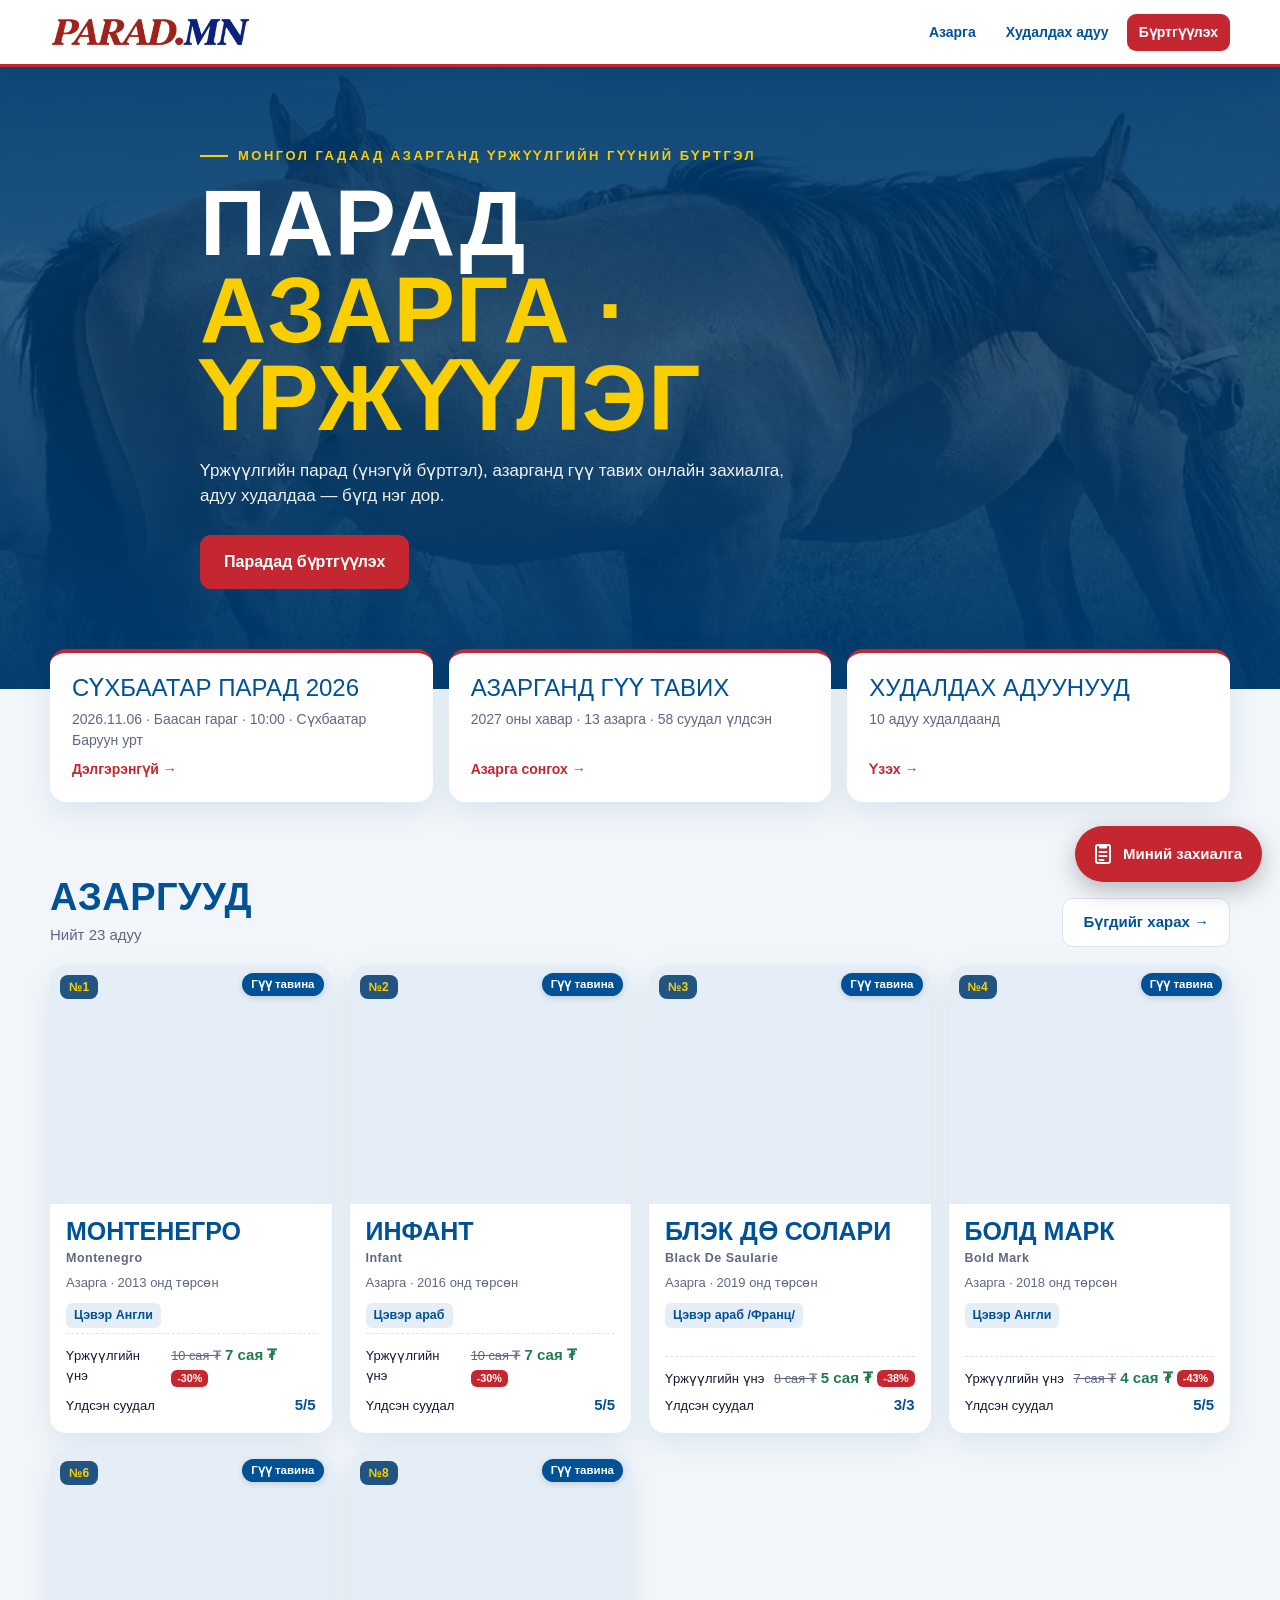
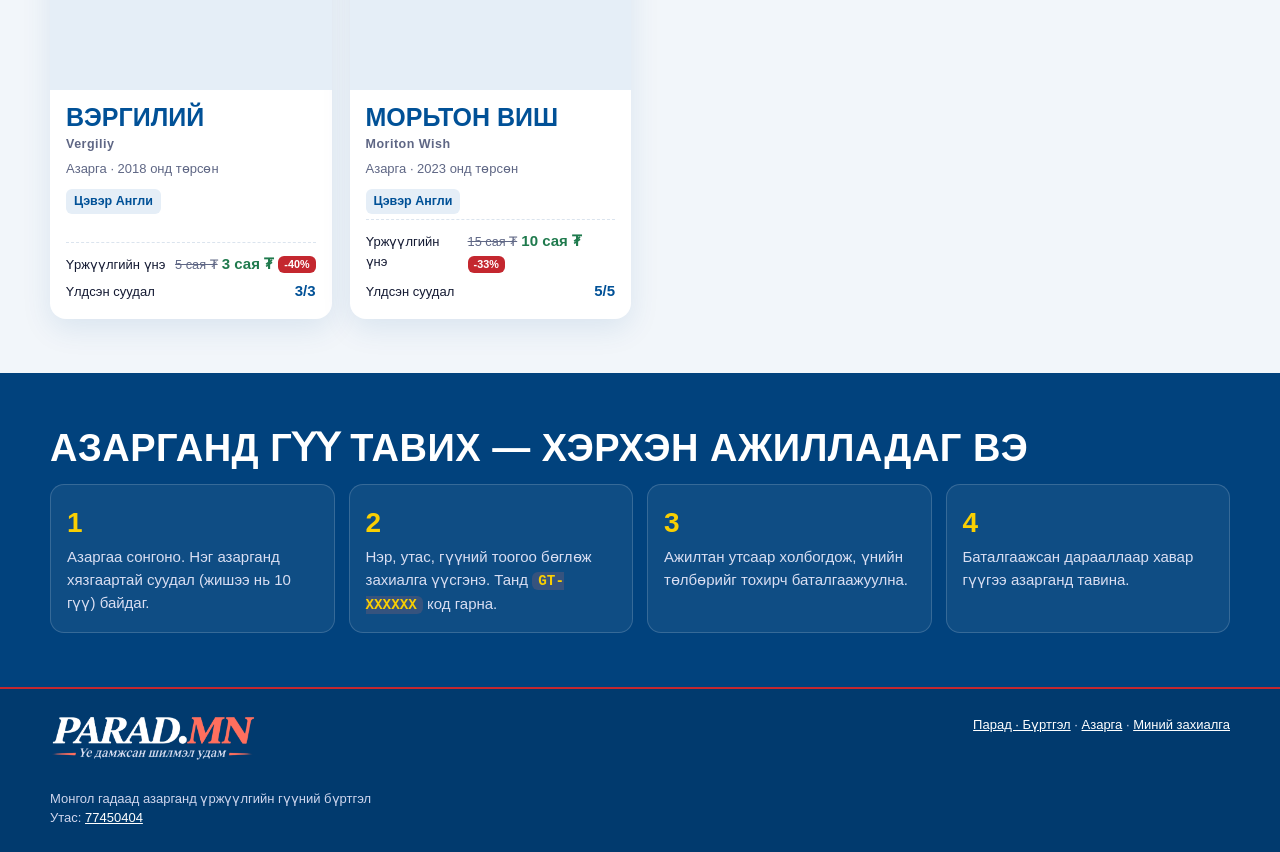
==== commit d00adfa9: "«Миний захиалга» — баруун доод буланд хөвөгч товч, дарахад ар тал бүдгэрч цонх нээгдэнэ Co-Authored-" ====
--- a/index.html
+++ b/index.html
@@ -12,12 +12,12 @@
 <link rel="preconnect" href="https://fonts.googleapis.com">
 <link rel="preconnect" href="https://fonts.gstatic.com" crossorigin>
 <link href="https://fonts.googleapis.com/css2?family=Montserrat:wght@400;500;600;700;800&family=Oswald:wght@500;600;700&display=swap" rel="stylesheet" media="print" onload="this.media=\'all\'"><noscript><link href="https://fonts.googleapis.com/css2?family=Montserrat:wght@400;500;600;700;800&family=Oswald:wght@500;600;700&display=swap" rel="stylesheet"></noscript>
-<link rel="stylesheet" href="css/style.css?v=2611061403">
-<link rel="stylesheet" href="css/pm.css?v=2611061403">
-<link rel="modulepreload" href="js/app.js?v=2611061403">
-<link rel="modulepreload" href="js/config.js?v=2611061403">
-<link rel="modulepreload" href="js/vendor/qrcode.mjs?v=2611061403">
-<link rel="modulepreload" href="js/pm-ui.js?v=2611061403">
+<link rel="stylesheet" href="css/style.css?v=2611061422">
+<link rel="stylesheet" href="css/pm.css?v=2611061422">
+<link rel="modulepreload" href="js/app.js?v=2611061422">
+<link rel="modulepreload" href="js/config.js?v=2611061422">
+<link rel="modulepreload" href="js/vendor/qrcode.mjs?v=2611061422">
+<link rel="modulepreload" href="js/pm-ui.js?v=2611061422">
 <link rel="preconnect" href="https://mfghbmsqdksbxpnbvmbs.supabase.co" crossorigin>
 <link rel="icon" href="favicon.png" type="image/png">
 <link rel="apple-touch-icon" href="apple-touch-icon.png">
@@ -66,8 +66,8 @@
 <footer class="site-footer" id="site-footer"></footer>
 
 <script type="module">
-import { api, apiCached, esc, money, fmtDay, fmtTime, fmtWeekday, startCountdown, renderChrome, store, auctionState, studState } from './js/app.js?v=2611061403';
-import { hcard } from './js/pm-ui.js?v=2611061403';
+import { api, apiCached, esc, money, fmtDay, fmtTime, fmtWeekday, startCountdown, renderChrome, store, auctionState, studState } from './js/app.js?v=2611061422';
+import { hcard } from './js/pm-ui.js?v=2611061422';
 const $ = id => document.getElementById(id);
 
 let cdStarted = false;
--- a/css/pm.css
+++ b/css/pm.css
@@ -134,3 +134,33 @@
 .mine-tx b { display: block; } .mine-tx small, .mine-st small { color: var(--muted, #667); font-size: 12px; }
 .mine-st { text-align: right; display: grid; gap: 4px; justify-items: end; }
 @media (max-width: 480px) { .mine-row { grid-template-columns: 48px 1fr; } .mine-st { grid-column: 2; justify-items: start; text-align: left; } .mine-sum b { font-size: 16px; } }
+
+/* ---------- «Миний захиалга» хөвөгч товч + цонх */
+.mine-fab { position: fixed; right: 18px; bottom: 18px; z-index: 900; display: flex; align-items: center; gap: 8px; height: 56px; padding: 0 20px 0 16px;
+  border: 0; border-radius: 28px; background: var(--accent); color: #fff; font: inherit; font-weight: 800; font-size: 15px; cursor: pointer;
+  box-shadow: 0 8px 24px rgba(0,0,0,.25); transition: transform .15s; }
+.mine-fab:hover { transform: translateY(-2px); }
+.mine-fab .cnt { position: absolute; top: -4px; right: -4px; min-width: 22px; height: 22px; padding: 0 6px; border-radius: 11px; background: var(--accent-hi, #f9cf02);
+  color: #111; font-size: 12px; line-height: 22px; text-align: center; box-shadow: 0 0 0 2px #fff; }
+.mine-dlg { position: fixed; inset: 0; z-index: 1000; }
+.mine-back { position: absolute; inset: 0; background: rgba(1, 30, 60, .35); -webkit-backdrop-filter: blur(6px); backdrop-filter: blur(6px); opacity: 0; transition: opacity .2s; }
+.mine-panel { position: absolute; right: 18px; bottom: 86px; width: min(420px, calc(100vw - 36px)); max-height: min(640px, calc(100vh - 110px)); display: flex; flex-direction: column;
+  background: #fff; border-radius: 20px; box-shadow: 0 20px 60px rgba(0,0,0,.3); overflow: hidden; transform: translateY(16px) scale(.98); opacity: 0; transition: transform .2s, opacity .2s; }
+.mine-dlg.open .mine-back { opacity: 1; }
+.mine-dlg.open .mine-panel { transform: none; opacity: 1; }
+.mine-hd { display: flex; justify-content: space-between; align-items: center; padding: 16px 18px; background: var(--navy); color: #fff; }
+.mine-hd small { color: var(--accent-hi, #f9cf02); font-weight: 800; letter-spacing: 1px; text-transform: uppercase; font-size: 11px; }
+.mine-hd h2 { margin: 2px 0 0; font-size: 20px; }
+.mine-x { width: 36px; height: 36px; border: 0; border-radius: 50%; background: rgba(255,255,255,.15); color: #fff; font-size: 16px; cursor: pointer; }
+.mine-bd { padding: 16px; overflow: auto; }
+.mine-find { display: grid; grid-template-columns: 1fr auto; gap: 8px; margin-top: 14px; }
+.mine-empty { text-align: center; color: var(--muted, #667); padding: 8px 0 4px; }
+.mine-empty svg { width: 40px; height: 40px; color: var(--navy); opacity: .5; }
+html.mine-lock { overflow: hidden; }
+@media (max-width: 600px) {
+  .mine-fab { right: 14px; bottom: 14px; width: 56px; padding: 0; justify-content: center; }
+  .mine-fab .lbl { display: none; }
+  .mine-panel { left: 0; right: 0; bottom: 0; width: 100%; max-height: 85vh; border-radius: 20px 20px 0 0; }
+}
+@media print { .mine-fab, .mine-dlg { display: none !important; } }
+.mine-panel .stat-pill { font-size: 12px; padding: 4px 10px; white-space: nowrap; }
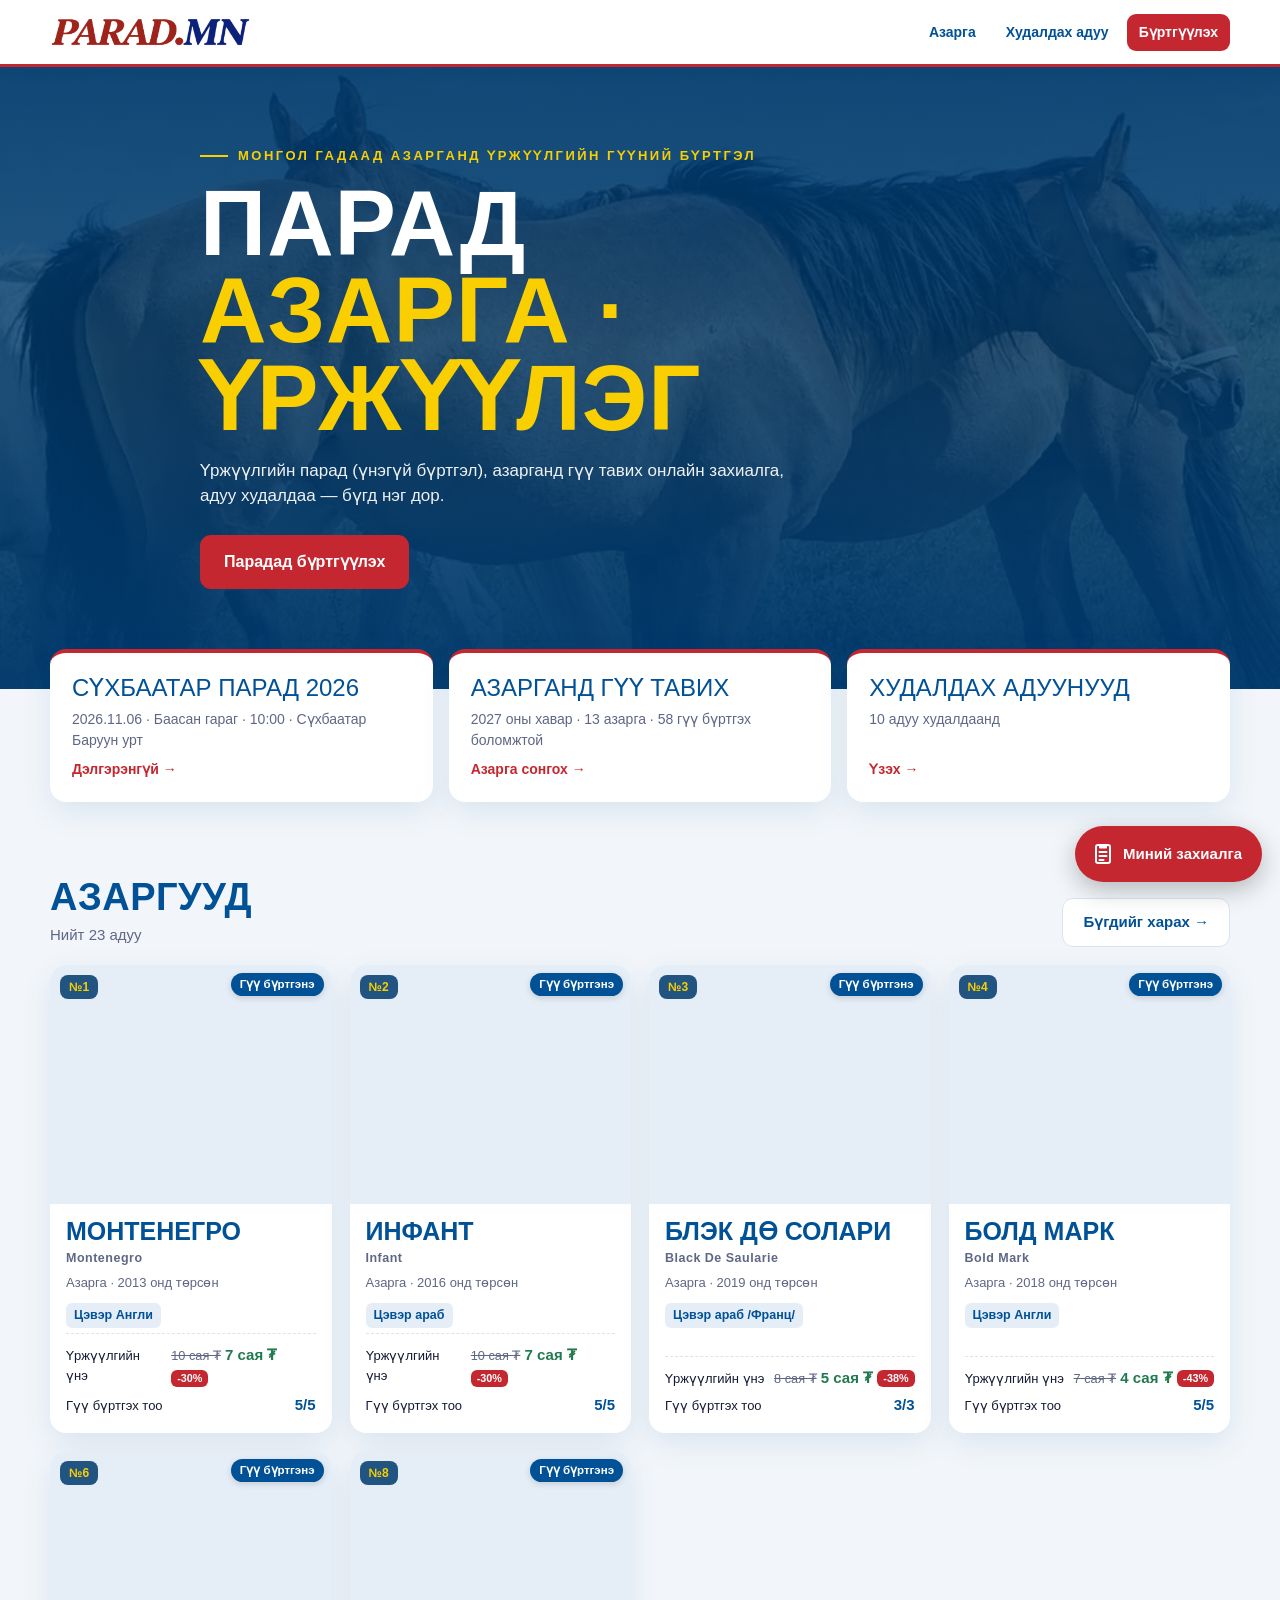
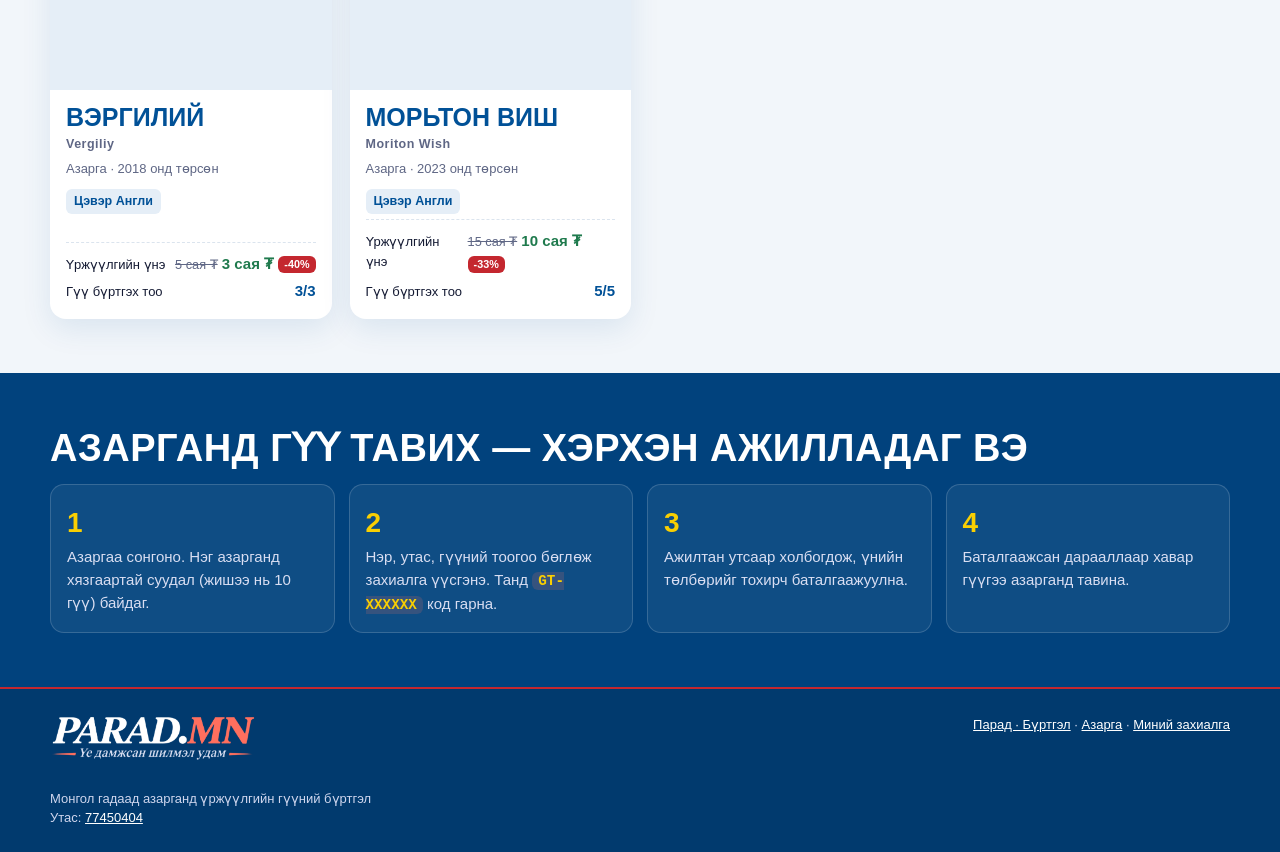
==== commit 6a4aee9f: "Админ адууны жагсаалт: каталог №/оруулсан дараалал/нэрээр эрэмбэлэх, хайх, шүүх; картан дээр «Гүү бү" ====
--- a/index.html
+++ b/index.html
@@ -12,12 +12,12 @@
 <link rel="preconnect" href="https://fonts.googleapis.com">
 <link rel="preconnect" href="https://fonts.gstatic.com" crossorigin>
 <link href="https://fonts.googleapis.com/css2?family=Montserrat:wght@400;500;600;700;800&family=Oswald:wght@500;600;700&display=swap" rel="stylesheet" media="print" onload="this.media=\'all\'"><noscript><link href="https://fonts.googleapis.com/css2?family=Montserrat:wght@400;500;600;700;800&family=Oswald:wght@500;600;700&display=swap" rel="stylesheet"></noscript>
-<link rel="stylesheet" href="css/style.css?v=2611061422">
-<link rel="stylesheet" href="css/pm.css?v=2611061422">
-<link rel="modulepreload" href="js/app.js?v=2611061422">
-<link rel="modulepreload" href="js/config.js?v=2611061422">
-<link rel="modulepreload" href="js/vendor/qrcode.mjs?v=2611061422">
-<link rel="modulepreload" href="js/pm-ui.js?v=2611061422">
+<link rel="stylesheet" href="css/style.css?v=2611061528">
+<link rel="stylesheet" href="css/pm.css?v=2611061528">
+<link rel="modulepreload" href="js/app.js?v=2611061528">
+<link rel="modulepreload" href="js/config.js?v=2611061528">
+<link rel="modulepreload" href="js/vendor/qrcode.mjs?v=2611061528">
+<link rel="modulepreload" href="js/pm-ui.js?v=2611061528">
 <link rel="preconnect" href="https://mfghbmsqdksbxpnbvmbs.supabase.co" crossorigin>
 <link rel="icon" href="favicon.png" type="image/png">
 <link rel="apple-touch-icon" href="apple-touch-icon.png">
@@ -66,8 +66,8 @@
 <footer class="site-footer" id="site-footer"></footer>
 
 <script type="module">
-import { api, apiCached, esc, money, fmtDay, fmtTime, fmtWeekday, startCountdown, renderChrome, store, auctionState, studState } from './js/app.js?v=2611061422';
-import { hcard } from './js/pm-ui.js?v=2611061422';
+import { api, apiCached, esc, money, fmtDay, fmtTime, fmtWeekday, startCountdown, renderChrome, store, auctionState, studState } from './js/app.js?v=2611061528';
+import { hcard } from './js/pm-ui.js?v=2611061528';
 const $ = id => document.getElementById(id);
 
 let cdStarted = false;
@@ -83,7 +83,7 @@
   const live = horses.filter(h => auctionState(h) === 'open').length;
   $('tiles').innerHTML = `
     <a class="tile" href="register.html"><div class="tt">${esc(parade.t)}</div><div class="tp">${esc(parade.p)}</div><div class="go">${parade.g}</div></a>
-    <a class="tile" href="stallions.html"><div class="tt">Азарганд гүү тавих</div><div class="tp">${esc(site.season)} · ${studH.length} азарга · ${seats} суудал үлдсэн</div><div class="go">Азарга сонгох →</div></a>
+    <a class="tile" href="stallions.html"><div class="tt">Азарганд гүү тавих</div><div class="tp">${esc(site.season)} · ${studH.length} азарга · ${seats} гүү бүртгэх боломжтой</div><div class="go">Азарга сонгох →</div></a>
     <a class="tile" href="stallions.html?f=sale"><div class="tt">Худалдах адуунууд</div><div class="tp">${saleH.length} адуу худалдаанд</div><div class="go">Үзэх →</div></a>`;
   if (ev) {
     $('hero-parade').textContent = event.sales_open ? 'Парадад бүртгүүлэх' : 'Парадын мэдээлэл';
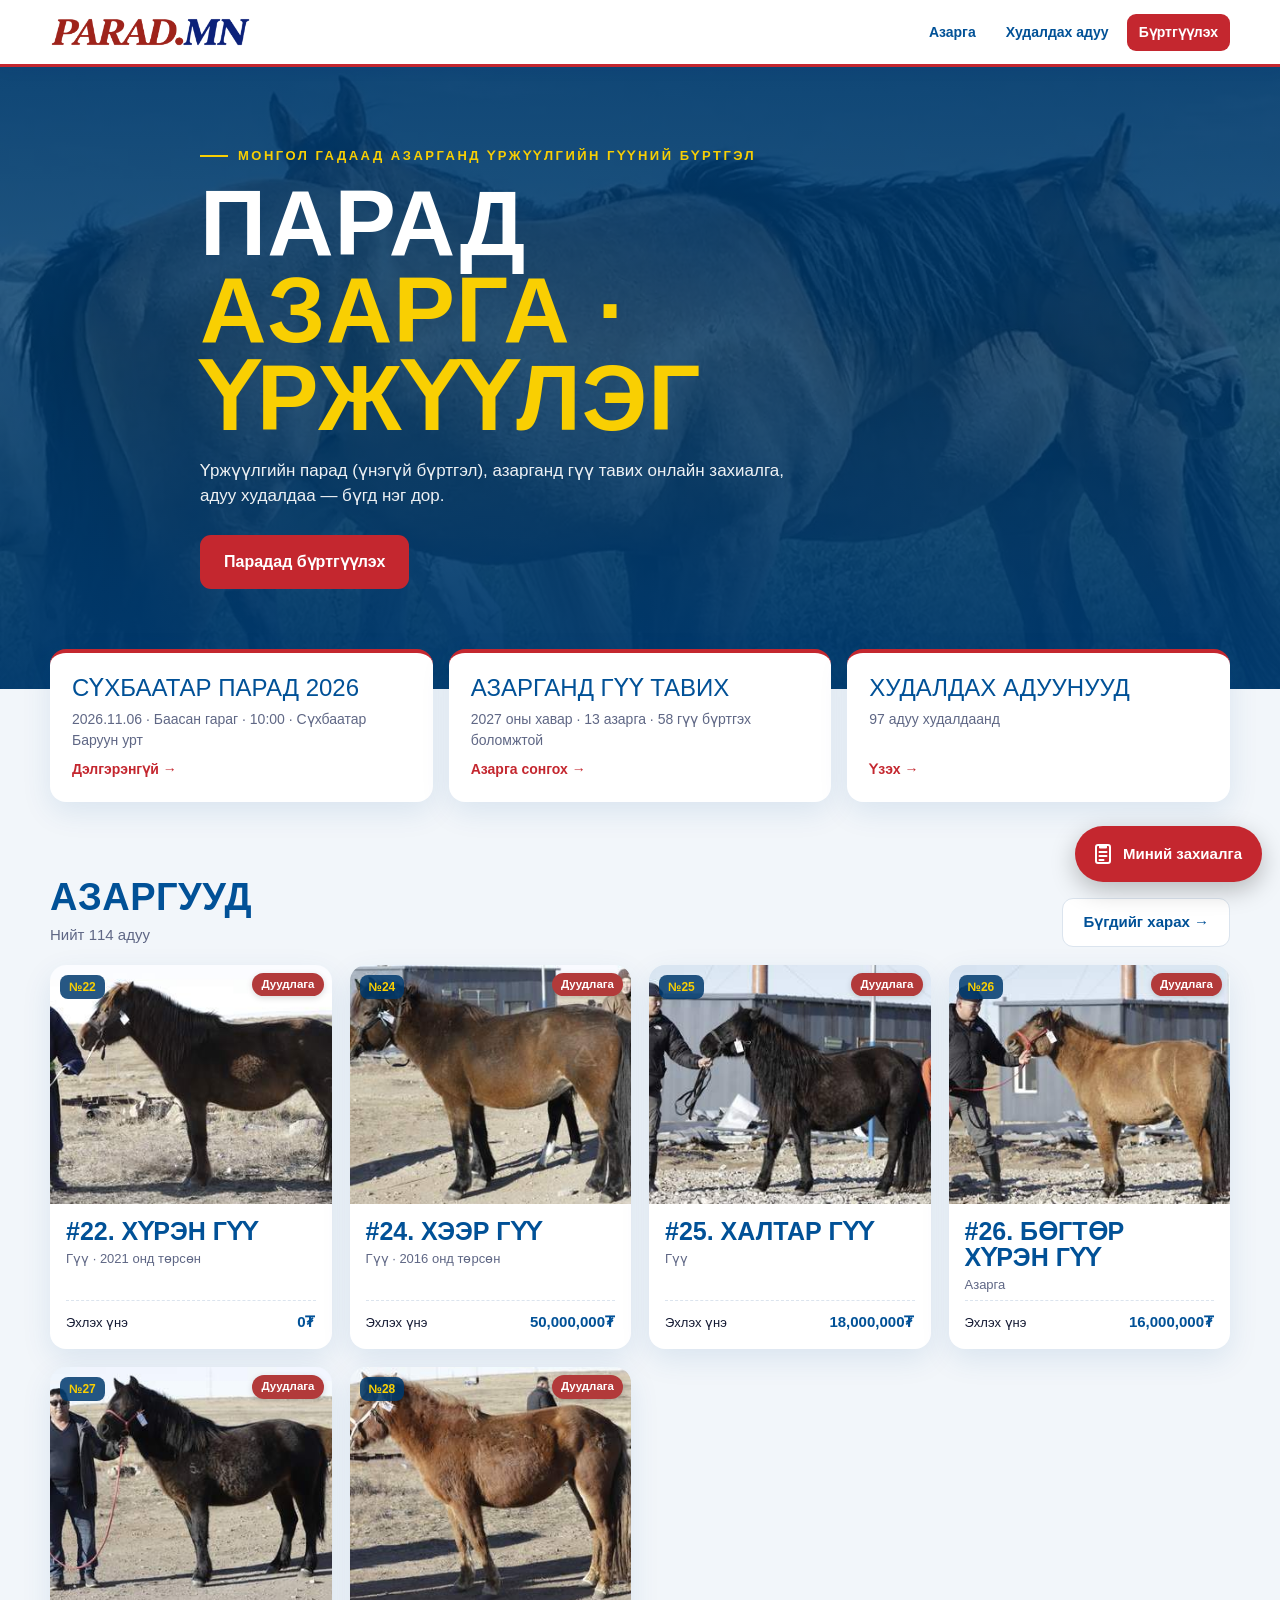
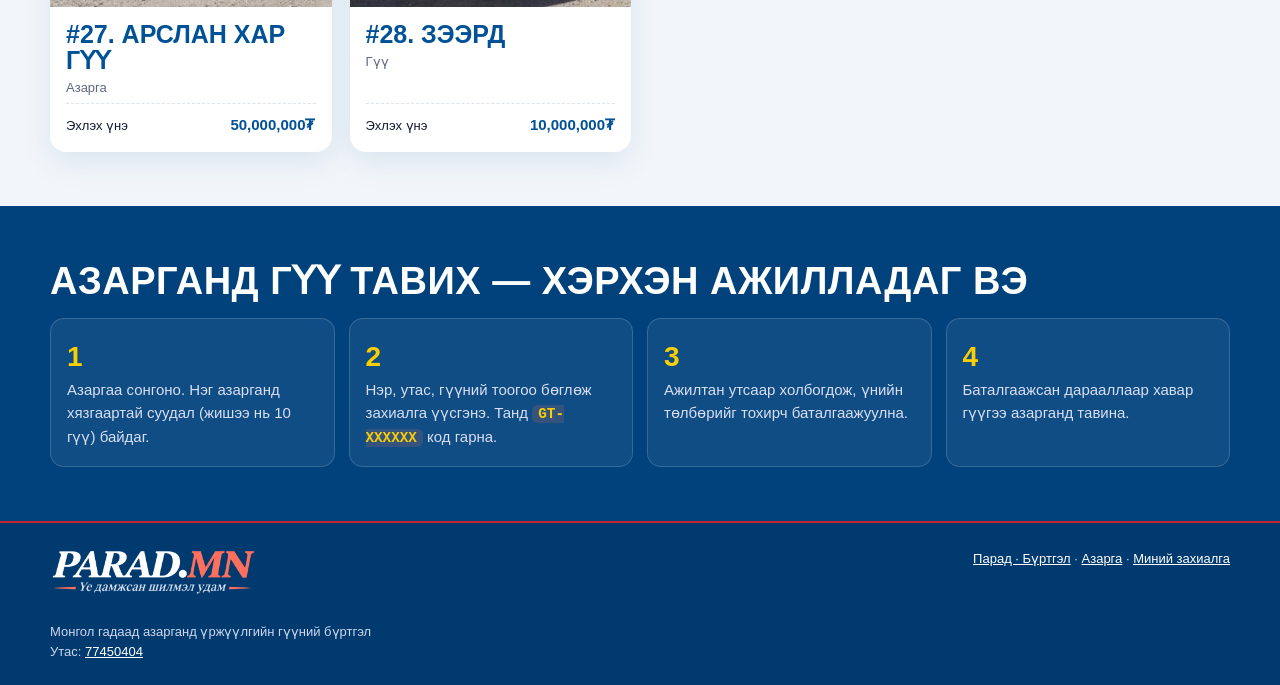
==== commit 58f4cd23: "Сугалаа: «энэ цагаас хойш бүртгүүлсэн» шүүлтүүр Co-Authored-By: Claude Opus 5.5 <noreply@anthropic.c" ====
--- a/index.html
+++ b/index.html
@@ -12,12 +12,12 @@
 <link rel="preconnect" href="https://fonts.googleapis.com">
 <link rel="preconnect" href="https://fonts.gstatic.com" crossorigin>
 <link href="https://fonts.googleapis.com/css2?family=Montserrat:wght@400;500;600;700;800&family=Oswald:wght@500;600;700&display=swap" rel="stylesheet" media="print" onload="this.media=\'all\'"><noscript><link href="https://fonts.googleapis.com/css2?family=Montserrat:wght@400;500;600;700;800&family=Oswald:wght@500;600;700&display=swap" rel="stylesheet"></noscript>
-<link rel="stylesheet" href="css/style.css?v=2611061528">
-<link rel="stylesheet" href="css/pm.css?v=2611061528">
-<link rel="modulepreload" href="js/app.js?v=2611061528">
-<link rel="modulepreload" href="js/config.js?v=2611061528">
-<link rel="modulepreload" href="js/vendor/qrcode.mjs?v=2611061528">
-<link rel="modulepreload" href="js/pm-ui.js?v=2611061528">
+<link rel="stylesheet" href="css/style.css?v=2611061800">
+<link rel="stylesheet" href="css/pm.css?v=2611061800">
+<link rel="modulepreload" href="js/app.js?v=2611061800">
+<link rel="modulepreload" href="js/config.js?v=2611061800">
+<link rel="modulepreload" href="js/vendor/qrcode.mjs?v=2611061800">
+<link rel="modulepreload" href="js/pm-ui.js?v=2611061800">
 <link rel="preconnect" href="https://mfghbmsqdksbxpnbvmbs.supabase.co" crossorigin>
 <link rel="icon" href="favicon.png" type="image/png">
 <link rel="apple-touch-icon" href="apple-touch-icon.png">
@@ -66,8 +66,8 @@
 <footer class="site-footer" id="site-footer"></footer>
 
 <script type="module">
-import { api, apiCached, esc, money, fmtDay, fmtTime, fmtWeekday, startCountdown, renderChrome, store, auctionState, studState } from './js/app.js?v=2611061528';
-import { hcard } from './js/pm-ui.js?v=2611061528';
+import { api, apiCached, esc, money, fmtDay, fmtTime, fmtWeekday, startCountdown, renderChrome, store, auctionState, studState } from './js/app.js?v=2611061800';
+import { hcard } from './js/pm-ui.js?v=2611061800';
 const $ = id => document.getElementById(id);
 
 let cdStarted = false;
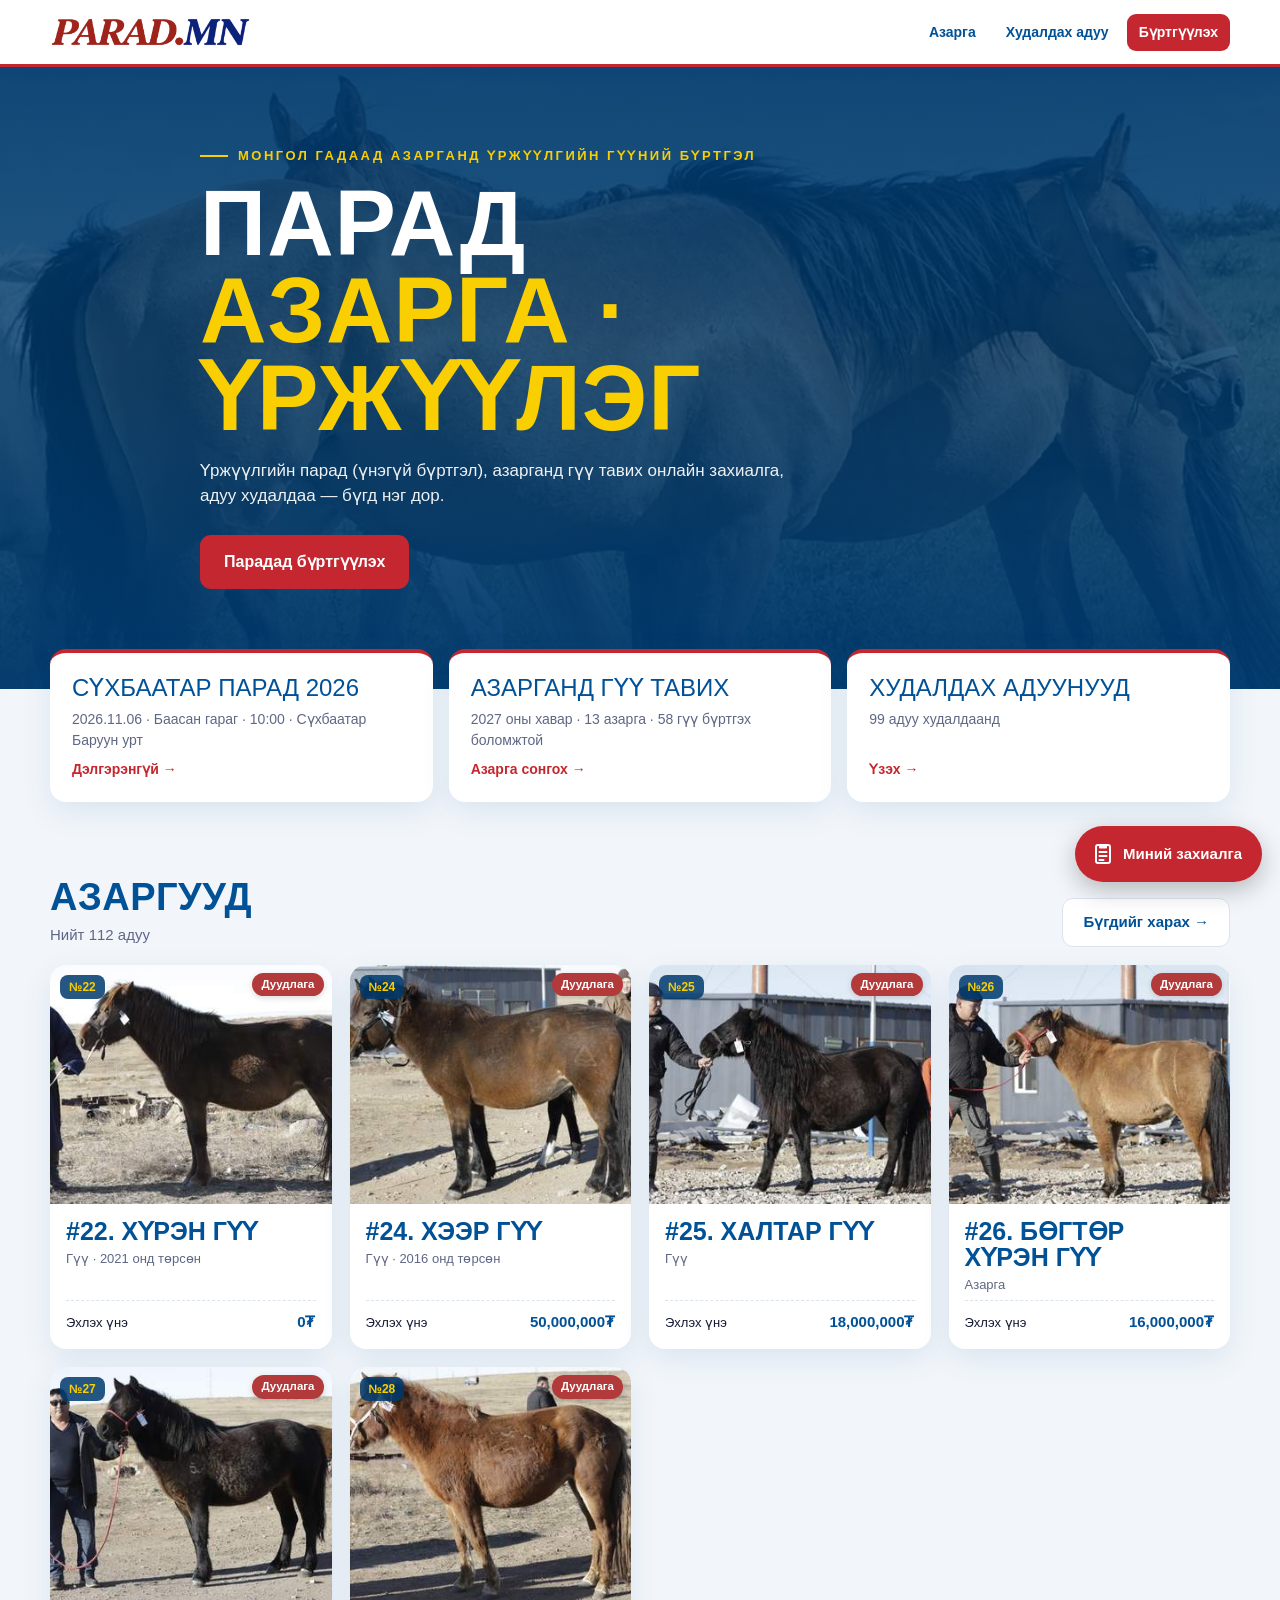
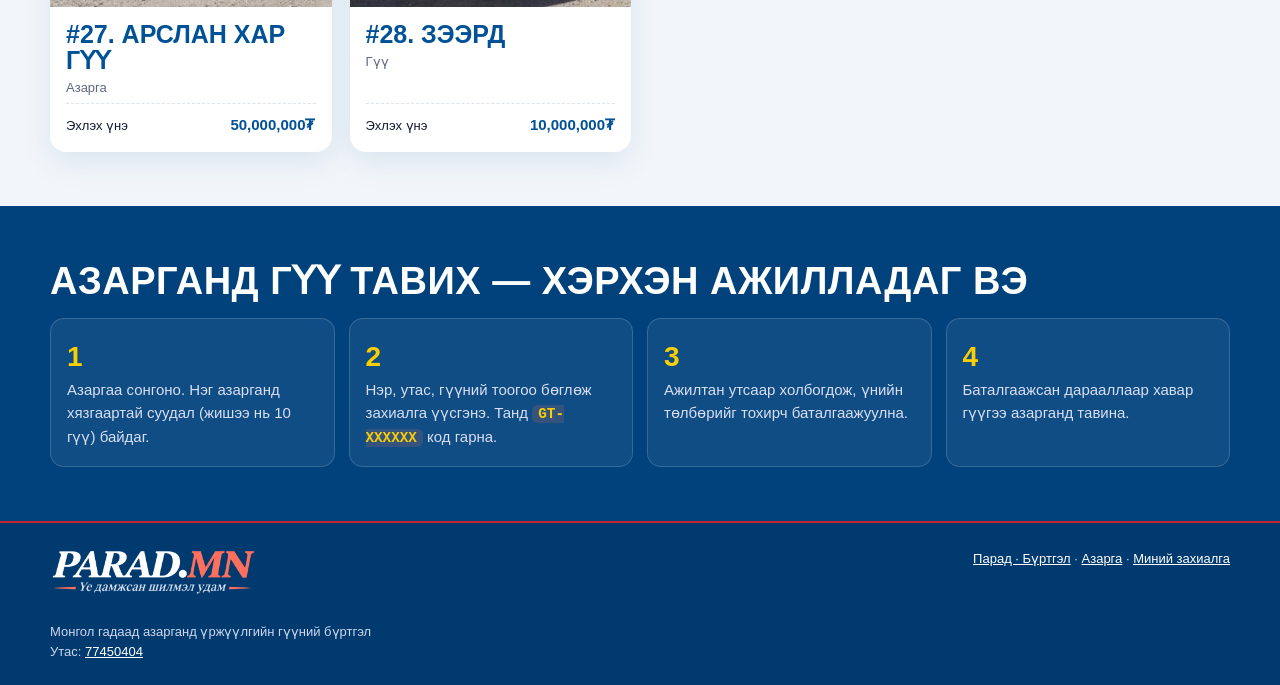
==== commit 4ade2262: "v2: парадын саналын засвар (Билигсайханы санал, 11/27) - Тасалбар 2 төрөл (үзэгч / адуу худалдан ава" ====
--- a/index.html
+++ b/index.html
@@ -12,12 +12,12 @@
 <link rel="preconnect" href="https://fonts.googleapis.com">
 <link rel="preconnect" href="https://fonts.gstatic.com" crossorigin>
 <link href="https://fonts.googleapis.com/css2?family=Montserrat:wght@400;500;600;700;800&family=Oswald:wght@500;600;700&display=swap" rel="stylesheet" media="print" onload="this.media=\'all\'"><noscript><link href="https://fonts.googleapis.com/css2?family=Montserrat:wght@400;500;600;700;800&family=Oswald:wght@500;600;700&display=swap" rel="stylesheet"></noscript>
-<link rel="stylesheet" href="css/style.css?v=2611061800">
-<link rel="stylesheet" href="css/pm.css?v=2611061800">
-<link rel="modulepreload" href="js/app.js?v=2611061800">
-<link rel="modulepreload" href="js/config.js?v=2611061800">
-<link rel="modulepreload" href="js/vendor/qrcode.mjs?v=2611061800">
-<link rel="modulepreload" href="js/pm-ui.js?v=2611061800">
+<link rel="stylesheet" href="css/style.css?v=2611271330">
+<link rel="stylesheet" href="css/pm.css?v=2611271330">
+<link rel="modulepreload" href="js/app.js?v=2611271330">
+<link rel="modulepreload" href="js/config.js?v=2611271330">
+<link rel="modulepreload" href="js/vendor/qrcode.mjs?v=2611271330">
+<link rel="modulepreload" href="js/pm-ui.js?v=2611271330">
 <link rel="preconnect" href="https://mfghbmsqdksbxpnbvmbs.supabase.co" crossorigin>
 <link rel="icon" href="favicon.png" type="image/png">
 <link rel="apple-touch-icon" href="apple-touch-icon.png">
@@ -66,8 +66,8 @@
 <footer class="site-footer" id="site-footer"></footer>
 
 <script type="module">
-import { api, apiCached, esc, money, fmtDay, fmtTime, fmtWeekday, startCountdown, renderChrome, store, auctionState, studState } from './js/app.js?v=2611061800';
-import { hcard } from './js/pm-ui.js?v=2611061800';
+import { api, apiCached, esc, money, fmtDay, fmtTime, fmtWeekday, startCountdown, renderChrome, store, auctionState, studState } from './js/app.js?v=2611271330';
+import { hcard } from './js/pm-ui.js?v=2611271330';
 const $ = id => document.getElementById(id);
 
 let cdStarted = false;
--- a/css/pm.css
+++ b/css/pm.css
@@ -164,3 +164,31 @@
 }
 @media print { .mine-fab, .mine-dlg { display: none !important; } }
 .mine-panel .stat-pill { font-size: 12px; padding: 4px 10px; white-space: nowrap; }
+
+/* v2: тасалбарын төрөл, сонирхол, санамж, лот/амжилт */
+.kind-pick { display: grid; grid-template-columns: 1fr 1fr; gap: 8px; }
+.kind-opt { display: block; cursor: pointer; margin: 0; }
+.kind-opt input { position: absolute; opacity: 0; pointer-events: none; }
+.kind-opt span { display: flex; flex-direction: column; gap: 2px; height: 100%; border: 1.5px solid var(--line); border-radius: 12px; padding: 10px 12px; background: #fff; transition: border-color .15s, box-shadow .15s; }
+.kind-opt span b { font-size: 14px; color: var(--navy); }
+.kind-opt span small { font-weight: 800; font-size: 15px; color: var(--ink); }
+.kind-opt span em { font-style: normal; font-size: 12px; color: var(--muted, #667); line-height: 1.35; }
+.kind-opt input:checked + span { border-color: var(--navy); box-shadow: 0 0 0 3px var(--navy-l); }
+.kind-opt input:focus-visible + span { outline: 2px solid var(--navy); outline-offset: 2px; }
+.interest-pick { display: flex; flex-wrap: wrap; gap: 6px; margin: 6px 0 10px; }
+.chip-check { margin: 0; cursor: pointer; }
+.chip-check input { position: absolute; opacity: 0; pointer-events: none; }
+.chip-check span { color: var(--ink); display: inline-block; border: 1.5px solid var(--line); border-radius: 99px; padding: 6px 12px; font-size: 13px; font-weight: 600; background: #fff; }
+.chip-check input:checked + span { background: var(--navy); border-color: var(--navy); color: #fff; }
+.chip-check input:focus-visible + span { outline: 2px solid var(--navy); outline-offset: 2px; }
+.notice-box { background: var(--amber-l); color: #5b3d05; border-radius: 11px; padding: 10px 14px; font-size: 13px; margin-bottom: 10px; }
+.notice-box ul { margin: 6px 0 0; padding-left: 18px; }
+.notice-box li { margin: 3px 0; }
+.lot-badge { display: inline-block; background: var(--navy); color: #fff; border-radius: 8px; padding: 2px 9px; font-weight: 800; font-size: 13px; letter-spacing: .3px; }
+.ver-badge { display: inline-block; background: var(--ok-l); color: var(--ok); border-radius: 8px; padding: 2px 9px; font-weight: 700; font-size: 12.5px; }
+.ach-list { list-style: none; padding: 0; margin: 0; display: grid; gap: 6px; }
+.ach-list li { display: flex; gap: 8px; align-items: baseline; font-size: 14px; }
+.ach-list li b { color: var(--navy); }
+.ach-list li span { color: var(--muted, #667); font-size: 13px; }
+.paddle-no { font-family: Oswald, sans-serif; font-size: 44px; line-height: 1; color: var(--navy); }
+@media (max-width: 420px) { .kind-pick { grid-template-columns: 1fr; } }
